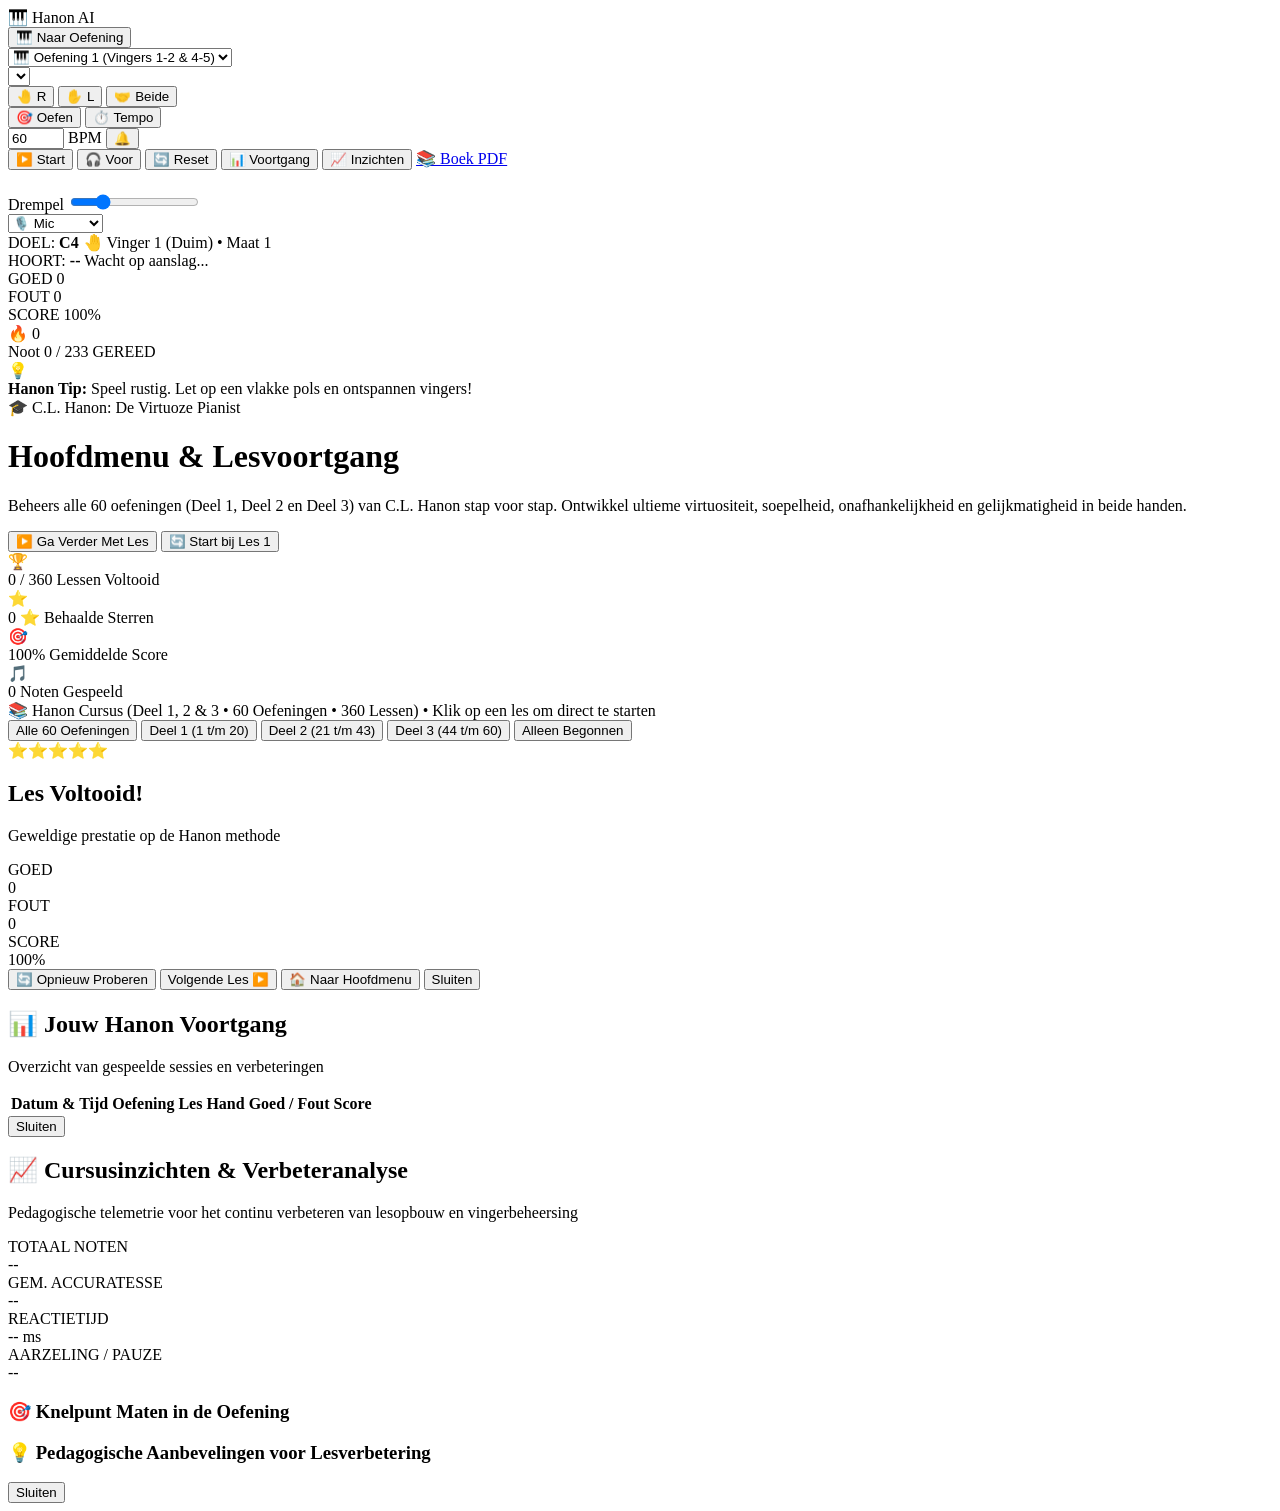
==== static/index.html @ 1698334b "feat(piano): default to two hands mode and add dynamic hand zone brackets and markers on keyboard" ====
<!DOCTYPE html>
<html lang="nl">
<head>
  <meta charset="UTF-8">
  <meta name="viewport" content="width=device-width, initial-scale=1.0">
  <title>Hanon Piano Tutor - De Virtuoze Pianist</title>

  <!-- Google tag (gtag.js) -->
  <script async src="https://www.googletagmanager.com/gtag/js?id=G-ERTNVSN444"></script>
  <script>
    window.dataLayer = window.dataLayer || [];
    function gtag(){dataLayer.push(arguments);}
    gtag('js', new Date());

    gtag('config', 'G-ERTNVSN444');
  </script>

  <link rel="stylesheet" href="./static/styles.css">
  <link rel="icon" href="data:image/svg+xml,<svg xmlns='http://www.w3.org/2000/svg' viewBox='0 0 100 100'><text y='.9em' font-size='90'>🎹</text></svg>">
</head>
<body class="in-menu-view">

  <!-- Sleek Ultra-Compact Top Header & Controls -->
  <header class="app-header">
    <!-- Top Row: Brand, Exercise & Lesson pickers, Hand & Mode buttons, Tempo, Actions, Mic Monitor -->
    <div class="header-row-primary">
      <div class="brand">
        <span class="brand-icon">🎹</span>
        <span class="brand-title">Hanon AI</span>
      </div>

      <!-- Main Menu toggle button -->
      <button id="btn-toggle-menu" class="btn btn-sm btn-menu" title="Schakel tussen het hoofdmenu en de oefenruimte">
        <span id="toggle-menu-icon">🎹</span>
        <span id="toggle-menu-text">Naar Oefening</span>
      </button>

      <!-- Exercise select -->
      <div class="control-unit">
        <select id="exercise-select" class="select-micro" title="Kies oefening">
          <option value="ex1" selected>🎹 Oefening 1 (Vingers 1-2 &amp; 4-5)</option>
          <option value="ex2">🎹 Oefening 2 (Vingers 3-4)</option>
        </select>
      </div>

      <!-- Lesson select -->
      <div class="control-unit">
        <select id="lesson-select" class="select-micro" title="Kies les">
          <!-- Dynamically populated -->
        </select>
      </div>

      <!-- Hand selector (Standaard: Twee Handen) -->
      <div class="control-unit">
        <div class="btn-group-micro" id="hand-btn-group">
          <button type="button" data-hand="rh" title="Alleen Rechterhand (Vioolsleutel)">🤚 R</button>
          <button type="button" data-hand="lh" title="Alleen Linkerhand (Bassleutel)">✋ L</button>
          <button type="button" class="active" data-hand="both" title="Beide Handen (Parallel / Tweehandig)">🤝 Beide</button>
        </div>
      </div>

      <!-- Mode selector -->
      <div class="control-unit">
        <div class="btn-group-micro" id="mode-btn-group">
          <button type="button" class="active" data-mode="wait" title="Wacht rustig tot je de juiste noot aanslaat">🎯 Oefen</button>
          <button type="button" data-mode="tempo" title="Metronoom tikt mee en meet timing">⏱️ Tempo</button>
        </div>
      </div>

      <!-- Tempo / BPM -->
      <div class="control-unit tempo-unit">
        <input type="number" id="bpm-input" min="40" max="140" value="60" class="input-bpm-micro" title="Tempo in BPM">
        <span class="unit-text">BPM</span>
        <button id="btn-metronome" class="btn-icon-micro" title="Metronoom klik aan/uit">
          <span id="metro-icon">🔔</span>
        </button>
      </div>

      <div class="header-actions">
        <button id="btn-start" class="btn btn-sm btn-primary" title="Start of pauzeer de les">
          <span id="start-btn-icon">▶️</span>
          <span id="start-btn-text">Start</span>
        </button>

        <button id="btn-demo" class="btn btn-sm btn-outline" title="Laat de computer de geselecteerde maten voorspelen">
          <span>🎧 Voor</span>
        </button>

        <button id="btn-reset" class="btn btn-sm btn-secondary" title="Begin opnieuw vanaf de eerste noot">
          <span>🔄 Reset</span>
        </button>

        <button id="btn-history" class="btn btn-sm btn-outline" title="Bekijk eerdere resultaten en vooruitgang">
          <span>📊 Voortgang</span>
        </button>

        <button id="btn-insights" class="btn btn-sm btn-outline" title="Bekijk cursusverbeteringsstatistieken en knelpunten">
          <span>📈 Inzichten</span>
        </button>

        <a href="./IMSLP91547-PMLP03129-Hanon_Final.pdf" data-pdf="hanon-full" target="_blank" class="btn btn-sm btn-outline btn-pdf" title="Open het volledige originele Hanon boek (116 pagina's)">
          <span>📚 Boek PDF</span>
        </a>
      </div>

      <div class="mic-monitor-compact">
        <div class="mic-canvas-wrapper" title="Real-time microfoongolf">
          <canvas id="wave-canvas" width="60" height="18"></canvas>
        </div>
        <div class="mic-sens-inline" title="Ruisdrempel">
          <label for="mic-sensitivity" class="control-label-micro">Drempel</label>
          <input type="range" id="mic-sensitivity" min="1" max="50" value="12">
        </div>
        <select id="audio-source-select" class="select-micro" title="Selecteer invoerbron">
          <option value="browser-mic" selected>🎙️ Mic</option>
          <option value="python-mic">🐍 Systeem</option>
          <option value="web-midi">🎹 MIDI</option>
          <option value="virtual">💻 Scherm</option>
        </select>
      </div>
    </div>

    <!-- Secondary Row: Ultra-Compact Horizontal Score HUD & Integrated Coach Tip -->
    <div class="score-hud-compact">
      <!-- Target note badge -->
      <div class="hud-strip-item hud-target" id="hud-target-card" title="De te spelen noot">
        <span class="hud-micro-label">DOEL:</span>
        <span class="hud-target-note" id="hud-target-note">
          <strong id="target-note-name">C4</strong>
          <span id="target-hand-icon">🤚</span>
        </span>
        <span class="hud-target-desc" id="target-finger-desc">Vinger 1 (Duim) • Maat 1</span>
      </div>

      <!-- Live Heard Pitch badge -->
      <div class="hud-strip-item hud-live" id="hud-live-card" title="Wat de microfoon op dit moment hoort">
        <span class="hud-micro-label">HOORT:</span>
        <span class="hud-live-note" id="hud-live-note">
          <strong id="live-note-name">--</strong>
          <span id="live-hz" class="hud-hz"></span>
        </span>
        <span class="hud-cents-desc" id="live-cents-desc">Wacht op aanslag...</span>
      </div>

      <!-- Score counters -->
      <div class="hud-strip-item hud-stats">
        <div class="stat-pill text-green" title="Aantal juiste aanslagen">
          <span class="stat-label">GOED</span>
          <span class="stat-num" id="stat-correct">0</span>
        </div>
        <div class="stat-pill text-red" title="Aantal foutieve aanslagen">
          <span class="stat-label">FOUT</span>
          <span class="stat-num" id="stat-wrong">0</span>
        </div>
        <div class="stat-pill text-gold" title="Nauwkeurigheid">
          <span class="stat-label">SCORE</span>
          <span class="stat-num" id="stat-accuracy">100%</span>
        </div>
        <div class="stat-pill text-cyan" title="Reeks">
          <span class="stat-num" id="stat-streak">🔥 0</span>
        </div>
      </div>

      <!-- Progress -->
      <div class="hud-strip-item hud-progress">
        <div class="progress-info">
          <span id="stat-progress">Noot 0 / 233</span>
          <span id="coach-state" class="coach-state-badge">GEREED</span>
        </div>
        <div class="progress-container-micro">
          <div class="progress-bar" id="lesson-progress-bar"></div>
        </div>
      </div>

      <!-- Integrated Sleek Coach Ticker -->
      <div class="coach-ticker" id="coach-banner">
        <span class="ticker-icon">💡</span>
        <div class="ticker-msg" id="coach-message">
          <strong>Hanon Tip:</strong> Speel rustig. Let op een vlakke pols en ontspannen vingers!
        </div>
      </div>
    </div>
  </header>

  <!-- Main Menu View: Progress Dashboard & Lesson Navigator (Default View) -->
  <div id="view-main-menu" class="main-menu-view" style="display: block;">
    <div class="menu-container">
      <!-- Menu Hero Section -->
      <div class="menu-hero-card">
        <div class="menu-hero-content">
          <div class="menu-hero-header">
            <span class="menu-hero-badge">🎓 C.L. Hanon: De Virtuoze Pianist</span>
            <h1 class="menu-hero-title">Hoofdmenu &amp; Lesvoortgang</h1>
            <p class="menu-hero-subtitle">
              Beheers alle 60 oefeningen (Deel 1, Deel 2 en Deel 3) van C.L. Hanon stap voor stap. Ontwikkel ultieme virtuositeit, soepelheid, onafhankelijkheid en gelijkmatigheid in beide handen.
            </p>
          </div>
          <div class="menu-hero-actions">
            <button id="menu-btn-resume" class="btn btn-primary btn-lg" title="Ga direct verder met de huidige les">
              <span>▶️ Ga Verder Met Les</span>
            </button>
            <button id="menu-btn-restart-ex1" class="btn btn-outline" title="Start vanaf Oefening 1 Les 1">
              <span>🔄 Start bij Les 1</span>
            </button>
          </div>
        </div>

        <!-- Global Progress Stats Cockpit -->
        <div class="menu-stats-grid">
          <div class="menu-stat-card">
            <span class="menu-stat-icon">🏆</span>
            <div class="menu-stat-info">
              <span class="menu-stat-val" id="menu-stat-completed">0 / 360</span>
              <span class="menu-stat-lbl">Lessen Voltooid</span>
            </div>
            <div class="menu-stat-bar-track">
              <div class="menu-stat-bar-fill" id="menu-stat-completed-bar" style="width: 0%;"></div>
            </div>
          </div>

          <div class="menu-stat-card">
            <span class="menu-stat-icon">⭐️</span>
            <div class="menu-stat-info">
              <span class="menu-stat-val text-gold" id="menu-stat-stars">0 ⭐</span>
              <span class="menu-stat-lbl">Behaalde Sterren</span>
            </div>
          </div>

          <div class="menu-stat-card">
            <span class="menu-stat-icon">🎯</span>
            <div class="menu-stat-info">
              <span class="menu-stat-val text-green" id="menu-stat-accuracy">100%</span>
              <span class="menu-stat-lbl">Gemiddelde Score</span>
            </div>
          </div>

          <div class="menu-stat-card">
            <span class="menu-stat-icon">🎵</span>
            <div class="menu-stat-info">
              <span class="menu-stat-val text-cyan" id="menu-stat-notes">0</span>
              <span class="menu-stat-lbl">Noten Gespeeld</span>
            </div>
          </div>
        </div>
      </div>

      <!-- Filter & Search Toolbar -->
      <div class="menu-toolbar">
        <div class="menu-toolbar-left">
          <span class="menu-section-title">📚 Hanon Cursus (Deel 1, 2 &amp; 3 • 60 Oefeningen • 360 Lessen)</span>
          <span class="menu-section-desc">• Klik op een les om direct te starten</span>
        </div>
        <div class="btn-group-micro" id="menu-filter-group">
          <button type="button" class="active" data-filter="all">Alle 60 Oefeningen</button>
          <button type="button" data-filter="part1">Deel 1 (1 t/m 20)</button>
          <button type="button" data-filter="part2">Deel 2 (21 t/m 43)</button>
          <button type="button" data-filter="part3">Deel 3 (44 t/m 60)</button>
          <button type="button" data-filter="started">Alleen Begonnen</button>
        </div>
      </div>

      <!-- Exercise Cards Grid -->
      <div class="menu-exercises-grid" id="menu-exercises-grid">
        <!-- Dynamically rendered 60 exercise cards with 6 lessons each (360 structured lessons) -->
      </div>
    </div>
  </div>

  <!-- Main Content Viewport: Preserved Max Vertical Space for Sheet, Piano, and Hands -->
  <main class="tutor-main" id="view-tutor" style="display: none;">
    <!-- Sheet Music Visualizer -->
    <section class="sheet-container">
      <div class="sheet-header">
        <div class="sheet-header-left">
          <span id="sheet-title">🎼 C. L. Hanon - The Virtuoso Pianist • Oefening N°1 in C</span>
          <a id="sheet-pdf-link" href="./Exercise%20N%C2%B01%20in%20C.pdf" target="_blank" class="badge badge-cyan" title="Open PDF van deze oefening">
            📄 Oefening PDF
          </a>
          <div class="sheet-view-toggle btn-group-micro" id="sheet-view-toggle">
            <button type="button" class="active" id="btn-view-vector" data-view="vector" title="Dynamische vector notenbalk (haarscherp, interactief)">
              🎼 Dynamische Notenbalk (Vector)
            </button>
            <button type="button" id="btn-view-pdf" data-view="pdf" title="Originele PDF scan">
              📄 PDF Scan
            </button>
          </div>
        </div>
        <span id="sheet-measure-indicator" class="measure-indicator">Maat 1 / 30</span>
      </div>
      <div class="sheet-scroll-area" id="sheet-scroll-area">
        <!-- Dynamic Vector Sheet Music SVG View (Default) -->
        <div class="sheet-vector-wrapper" id="sheet-vector-wrapper">
          <!-- Dynamically populated SVG score -->
        </div>
        <!-- Scanned Image View (Toggleable Fallback) -->
        <div class="sheet-wrapper" id="sheet-wrapper" style="display: none;">
          <img src="./static/sheet_ex1.png" alt="Hanon Sheet Music" class="sheet-img" id="sheet-image">
          <div class="measure-highlight" id="measure-highlight" style="display: none;"></div>
          <div class="note-cursor" id="note-cursor" style="display: none;"></div>
        </div>
      </div>
    </section>


    <!-- Full 88-Key Piano Keyboard Visualizer (A0 - C8) -->
    <section class="piano-keyboard-wrapper">
      <div class="keyboard-header">
        <div class="keyboard-header-left">
          <span class="keyboard-title">🎹 Volledig 88-Toetsen Klavier (A0 - C8)</span>
          <span class="keyboard-subinfo">• Centrale C = C4</span>
        </div>
        <span id="keyboard-legend" class="keyboard-legend">
          <span class="legend-pill pill-lh">✋ Linkerhand (Cyaan)</span>
          <span class="legend-pill pill-rh">🤚 Rechterhand (Amber)</span>
          <span class="legend-pill pill-target">🟡 Actieve Toets</span>
        </span>
      </div>

      <div class="piano-container" id="piano-container">
        <div class="piano-keys piano-88-keys" id="piano-keys">
          <!-- Dynamically populated 88 keys: 52 white, 36 black -->
        </div>
      </div>

      <!-- Real-Time Hand Positioning Bar (Aligned directly below the keyboard keys) -->
      <div class="piano-hand-guide-bar" id="piano-hand-guide-bar">
        <div class="hand-guide-card hand-guide-lh">
          <div class="hand-guide-card-header">
            <span class="hand-guide-badge badge-lh">✋ LINKERHAND</span>
            <span class="hand-guide-pos" id="lh-position-text">Positie: C2 t/m A2</span>
          </div>
          <div class="hand-guide-fingers" id="lh-fingers-container">
            <!-- 5 fingers (5, 4, 3, 2, 1) with note labels -->
          </div>
        </div>

        <div class="hand-guide-center">
          <span class="hand-guide-span-badge">↔️ 1 OCTAAF SPREIDING</span>
          <span class="hand-guide-posture-hint" id="hand-posture-hint">Vlakke polsen • Vingers gewelfd als hamertjes</span>
        </div>

        <div class="hand-guide-card hand-guide-rh">
          <div class="hand-guide-card-header">
            <span class="hand-guide-badge badge-rh">🤚 RECHTERHAND</span>
            <span class="hand-guide-pos" id="rh-position-text">Positie: C3 t/m A3</span>
          </div>
          <div class="hand-guide-fingers" id="rh-fingers-container">
            <!-- 5 fingers (1, 2, 3, 4, 5) with note labels -->
          </div>
        </div>
      </div>
    </section>

    <!-- Scrolling Hand Placement Guide (Positioned under the keyboard) -->
    <section class="hand-placement-wrapper" id="hand-placement-wrapper">
      <div class="hand-placement-header">
        <div class="hand-placement-title">
          <span>🖐️ Handpositie &amp; Vingerzetting per Maat</span>
          <span class="hand-placement-sub">• Scrolt mee met je spel — klik op een maat om erheen te springen</span>
        </div>
        <div class="hand-placement-status" id="active-measure-summary">
          Maat 1: RH [C3 - A3] (Vingers 1-2-3-4-5) | LH [C2 - A2] (Vingers 5-4-3-2-1)
        </div>
      </div>
      <div class="hand-placement-scroll" id="hand-placement-scroll">
        <div class="hand-placement-track" id="hand-placement-track">
          <!-- Dynamically populated measure hand guide cards -->
        </div>
      </div>
    </section>
  </main>

  <!-- Post-Lesson Score & Feedback Modal -->
  <div class="modal-backdrop" id="score-modal">
    <div class="modal-box">
      <div class="modal-stars" id="modal-stars">⭐️⭐️⭐️⭐️⭐️</div>
      <h2 class="modal-title" id="modal-title">Les Voltooid!</h2>
      <p class="modal-subtitle" id="modal-subtitle">
        Geweldige prestatie op de Hanon methode
      </p>

      <div class="modal-stats">
        <div class="modal-stat-card">
          <div class="modal-stat-label">GOED</div>
          <div class="modal-stat-val text-green" id="modal-stat-correct">0</div>
        </div>
        <div class="modal-stat-card">
          <div class="modal-stat-label">FOUT</div>
          <div class="modal-stat-val text-red" id="modal-stat-wrong">0</div>
        </div>
        <div class="modal-stat-card">
          <div class="modal-stat-label">SCORE</div>
          <div class="modal-stat-val text-gold" id="modal-stat-accuracy">100%</div>
        </div>
      </div>

      <div class="modal-feedback-list" id="modal-feedback-list">
        <!-- AI / algorithmic tips injected here -->
      </div>

      <div class="modal-actions">
        <button id="modal-btn-retry" class="btn btn-secondary">🔄 Opnieuw Proberen</button>
        <button id="modal-btn-next" class="btn btn-primary">Volgende Les ▶️</button>
        <button id="modal-btn-menu" class="btn btn-outline">🏠 Naar Hoofdmenu</button>
        <button id="modal-btn-close" class="btn btn-outline">Sluiten</button>
      </div>
    </div>
  </div>

  <!-- History Modal -->
  <div class="modal-backdrop" id="history-modal">
    <div class="modal-box modal-box-wide">
      <h2 class="modal-title">📊 Jouw Hanon Voortgang</h2>
      <p class="modal-subtitle">
        Overzicht van gespeelde sessies en verbeteringen
      </p>

      <div class="table-scroll-container">
        <table class="data-table">
          <thead>
            <tr>
              <th>Datum &amp; Tijd</th>
              <th>Oefening</th>
              <th>Les</th>
              <th>Hand</th>
              <th>Goed / Fout</th>
              <th>Score</th>
            </tr>
          </thead>
          <tbody id="history-table-body">
            <!-- Dynamically populated rows -->
          </tbody>
        </table>
      </div>

      <div class="modal-actions">
        <button id="history-btn-close" class="btn btn-primary">Sluiten</button>
      </div>
    </div>
  </div>

  <!-- Course Telemetry & Improvement Insights Modal -->
  <div class="modal-backdrop" id="insights-modal">
    <div class="modal-box modal-box-wide">
      <h2 class="modal-title">📈 Cursusinzichten &amp; Verbeteranalyse</h2>
      <p class="modal-subtitle">
        Pedagogische telemetrie voor het continu verbeteren van lesopbouw en vingerbeheersing
      </p>

      <div class="insights-summary-grid">
        <div class="insight-metric-card">
          <div class="metric-label">TOTAAL NOTEN</div>
          <div class="metric-val" id="ins-total-notes">--</div>
        </div>
        <div class="insight-metric-card">
          <div class="metric-label">GEM. ACCURATESSE</div>
          <div class="metric-val text-green" id="ins-avg-acc">--</div>
        </div>
        <div class="insight-metric-card">
          <div class="metric-label">REACTIETIJD</div>
          <div class="metric-val text-cyan" id="ins-avg-latency">-- ms</div>
        </div>
        <div class="insight-metric-card">
          <div class="metric-label">AARZELING / PAUZE</div>
          <div class="metric-val text-gold" id="ins-hesitation">--</div>
        </div>
      </div>

      <div class="insights-section">
        <h3 class="insights-section-title">🎯 Knelpunt Maten in de Oefening</h3>
        <div id="ins-bottlenecks-list" class="bottlenecks-list">
          <!-- Dynamically populated -->
        </div>
      </div>

      <div class="insights-section">
        <h3 class="insights-section-title">💡 Pedagogische Aanbevelingen voor Lesverbetering</h3>
        <div id="ins-recommendations-list" class="recommendations-list">
          <!-- Dynamically populated -->
        </div>
      </div>

      <div class="modal-actions">
        <button id="insights-btn-close" class="btn btn-primary">Sluiten</button>
      </div>
    </div>
  </div>

  <!-- Toast Notification Container -->
  <div class="app-toast-container" id="app-toast-container"></div>

  <script src="./static/sheet_renderer.js"></script>
  <script src="./static/app.js"></script>
</body>
</html>
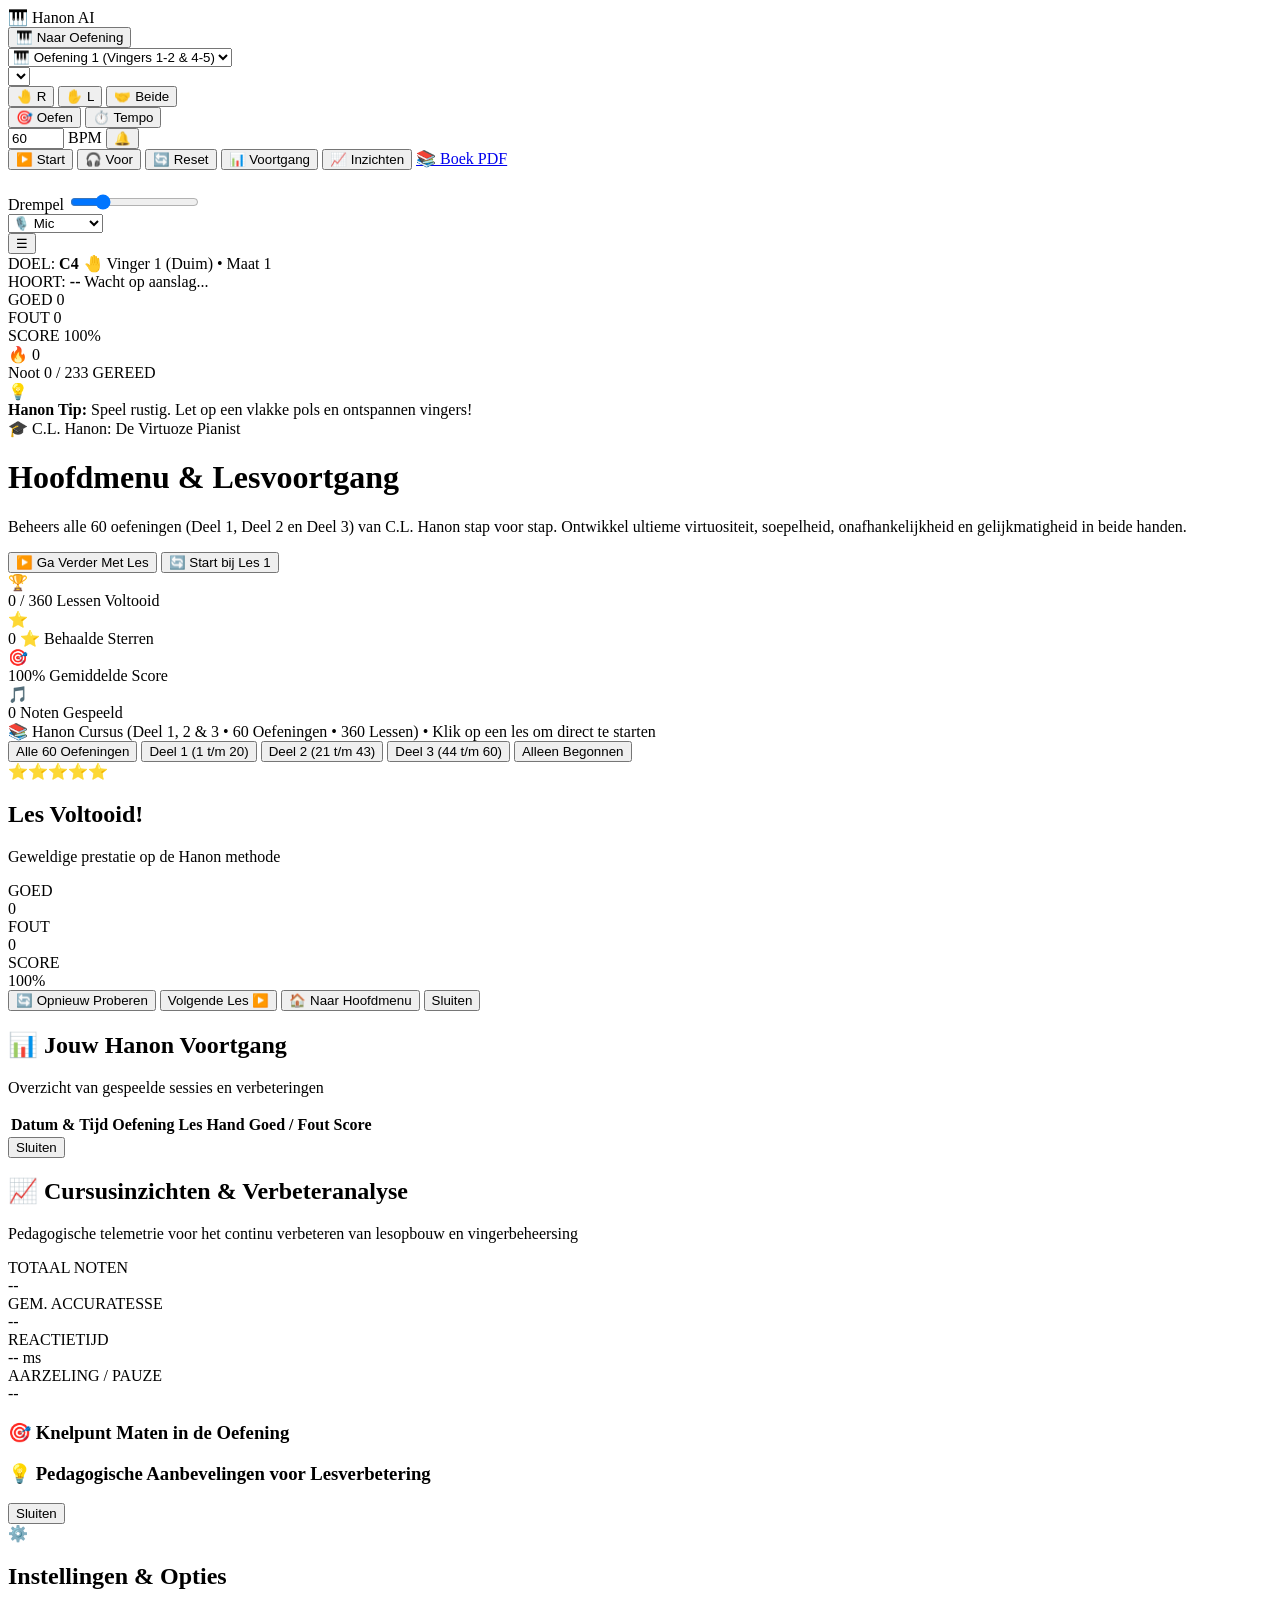
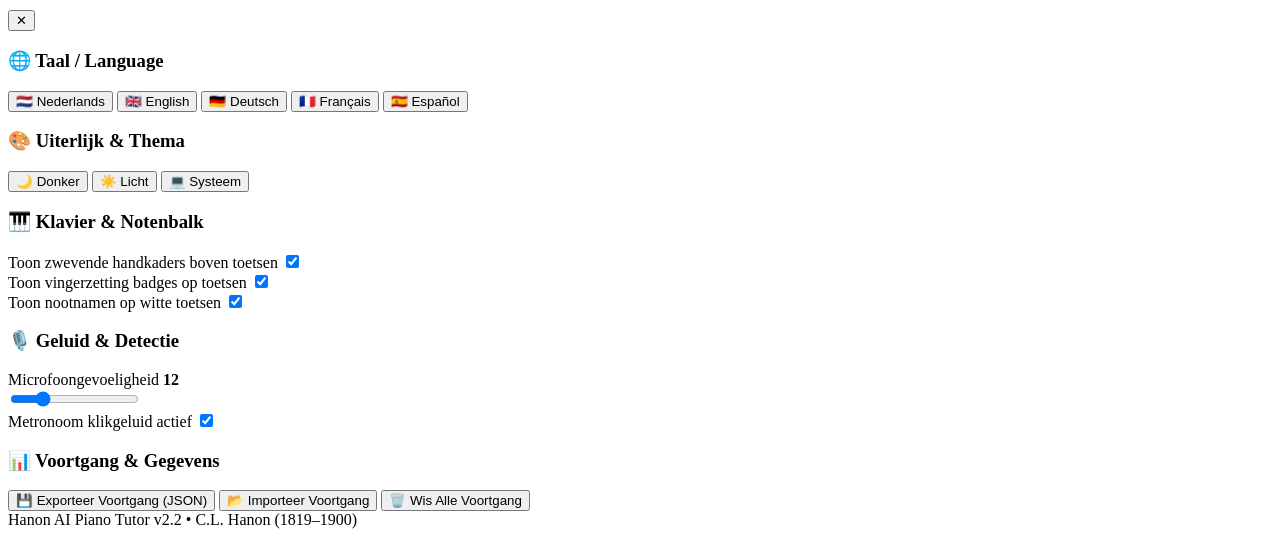
==== commit e4f9dc71: "feat(ui): add multi-language i18n, hamburger settings drawer, and elegant light mode theme" ====
--- a/static/index.html
+++ b/static/index.html
@@ -32,7 +32,7 @@
       <!-- Main Menu toggle button -->
       <button id="btn-toggle-menu" class="btn btn-sm btn-menu" title="Schakel tussen het hoofdmenu en de oefenruimte">
         <span id="toggle-menu-icon">🎹</span>
-        <span id="toggle-menu-text">Naar Oefening</span>
+        <span id="toggle-menu-text" data-i18n="btn_to_tutor">Naar Oefening</span>
       </button>
 
       <!-- Exercise select -->
@@ -53,17 +53,17 @@
       <!-- Hand selector (Standaard: Twee Handen) -->
       <div class="control-unit">
         <div class="btn-group-micro" id="hand-btn-group">
-          <button type="button" data-hand="rh" title="Alleen Rechterhand (Vioolsleutel)">🤚 R</button>
-          <button type="button" data-hand="lh" title="Alleen Linkerhand (Bassleutel)">✋ L</button>
-          <button type="button" class="active" data-hand="both" title="Beide Handen (Parallel / Tweehandig)">🤝 Beide</button>
+          <button type="button" data-hand="rh" data-i18n="hand_rh" title="Alleen Rechterhand (Vioolsleutel)">🤚 R</button>
+          <button type="button" data-hand="lh" data-i18n="hand_lh" title="Alleen Linkerhand (Bassleutel)">✋ L</button>
+          <button type="button" class="active" data-hand="both" data-i18n="hand_both" title="Beide Handen (Parallel / Tweehandig)">🤝 Beide</button>
         </div>
       </div>
 
       <!-- Mode selector -->
       <div class="control-unit">
         <div class="btn-group-micro" id="mode-btn-group">
-          <button type="button" class="active" data-mode="wait" title="Wacht rustig tot je de juiste noot aanslaat">🎯 Oefen</button>
-          <button type="button" data-mode="tempo" title="Metronoom tikt mee en meet timing">⏱️ Tempo</button>
+          <button type="button" class="active" data-mode="wait" data-i18n="mode_practice" title="Wacht rustig tot je de juiste noot aanslaat">🎯 Oefen</button>
+          <button type="button" data-mode="tempo" data-i18n="mode_tempo" title="Metronoom tikt mee en meet timing">⏱️ Tempo</button>
         </div>
       </div>
 
@@ -79,27 +79,27 @@
       <div class="header-actions">
         <button id="btn-start" class="btn btn-sm btn-primary" title="Start of pauzeer de les">
           <span id="start-btn-icon">▶️</span>
-          <span id="start-btn-text">Start</span>
+          <span id="start-btn-text" data-i18n="btn_start">Start</span>
         </button>
 
         <button id="btn-demo" class="btn btn-sm btn-outline" title="Laat de computer de geselecteerde maten voorspelen">
-          <span>🎧 Voor</span>
+          <span data-i18n="btn_demo">🎧 Voor</span>
         </button>
 
         <button id="btn-reset" class="btn btn-sm btn-secondary" title="Begin opnieuw vanaf de eerste noot">
-          <span>🔄 Reset</span>
+          <span data-i18n="btn_reset">🔄 Reset</span>
         </button>
 
         <button id="btn-history" class="btn btn-sm btn-outline" title="Bekijk eerdere resultaten en vooruitgang">
-          <span>📊 Voortgang</span>
+          <span data-i18n="btn_history">📊 Voortgang</span>
         </button>
 
         <button id="btn-insights" class="btn btn-sm btn-outline" title="Bekijk cursusverbeteringsstatistieken en knelpunten">
-          <span>📈 Inzichten</span>
+          <span data-i18n="btn_insights">📈 Inzichten</span>
         </button>
 
         <a href="./IMSLP91547-PMLP03129-Hanon_Final.pdf" data-pdf="hanon-full" target="_blank" class="btn btn-sm btn-outline btn-pdf" title="Open het volledige originele Hanon boek (116 pagina's)">
-          <span>📚 Boek PDF</span>
+          <span data-i18n="btn_pdf">📚 Boek PDF</span>
         </a>
       </div>
 
@@ -118,13 +118,18 @@
           <option value="virtual">💻 Scherm</option>
         </select>
       </div>
+
+      <!-- Hamburger Settings Menu Button (Always visible) -->
+      <button id="btn-hamburger" class="btn btn-sm btn-hamburger" title="Instellingen &amp; Opties" aria-label="Settings">
+        <span class="hamburger-icon">☰</span>
+      </button>
     </div>
 
     <!-- Secondary Row: Ultra-Compact Horizontal Score HUD & Integrated Coach Tip -->
     <div class="score-hud-compact">
       <!-- Target note badge -->
       <div class="hud-strip-item hud-target" id="hud-target-card" title="De te spelen noot">
-        <span class="hud-micro-label">DOEL:</span>
+        <span class="hud-micro-label" data-i18n="target_label">DOEL:</span>
         <span class="hud-target-note" id="hud-target-note">
           <strong id="target-note-name">C4</strong>
           <span id="target-hand-icon">🤚</span>
@@ -134,26 +139,26 @@
 
       <!-- Live Heard Pitch badge -->
       <div class="hud-strip-item hud-live" id="hud-live-card" title="Wat de microfoon op dit moment hoort">
-        <span class="hud-micro-label">HOORT:</span>
+        <span class="hud-micro-label" data-i18n="heard_label">HOORT:</span>
         <span class="hud-live-note" id="hud-live-note">
           <strong id="live-note-name">--</strong>
           <span id="live-hz" class="hud-hz"></span>
         </span>
-        <span class="hud-cents-desc" id="live-cents-desc">Wacht op aanslag...</span>
+        <span class="hud-cents-desc" id="live-cents-desc" data-i18n="waiting_strike">Wacht op aanslag...</span>
       </div>
 
       <!-- Score counters -->
       <div class="hud-strip-item hud-stats">
         <div class="stat-pill text-green" title="Aantal juiste aanslagen">
-          <span class="stat-label">GOED</span>
+          <span class="stat-label" data-i18n="stat_correct">GOED</span>
           <span class="stat-num" id="stat-correct">0</span>
         </div>
         <div class="stat-pill text-red" title="Aantal foutieve aanslagen">
-          <span class="stat-label">FOUT</span>
+          <span class="stat-label" data-i18n="stat_wrong">FOUT</span>
           <span class="stat-num" id="stat-wrong">0</span>
         </div>
         <div class="stat-pill text-gold" title="Nauwkeurigheid">
-          <span class="stat-label">SCORE</span>
+          <span class="stat-label" data-i18n="stat_score">SCORE</span>
           <span class="stat-num" id="stat-accuracy">100%</span>
         </div>
         <div class="stat-pill text-cyan" title="Reeks">
@@ -165,7 +170,7 @@
       <div class="hud-strip-item hud-progress">
         <div class="progress-info">
           <span id="stat-progress">Noot 0 / 233</span>
-          <span id="coach-state" class="coach-state-badge">GEREED</span>
+          <span id="coach-state" class="coach-state-badge" data-i18n="state_ready">GEREED</span>
         </div>
         <div class="progress-container-micro">
           <div class="progress-bar" id="lesson-progress-bar"></div>
@@ -189,18 +194,18 @@
       <div class="menu-hero-card">
         <div class="menu-hero-content">
           <div class="menu-hero-header">
-            <span class="menu-hero-badge">🎓 C.L. Hanon: De Virtuoze Pianist</span>
-            <h1 class="menu-hero-title">Hoofdmenu &amp; Lesvoortgang</h1>
-            <p class="menu-hero-subtitle">
+            <span class="menu-hero-badge" data-i18n="hero_badge">🎓 C.L. Hanon: De Virtuoze Pianist</span>
+            <h1 class="menu-hero-title" data-i18n="hero_title">Hoofdmenu &amp; Lesvoortgang</h1>
+            <p class="menu-hero-subtitle" data-i18n="hero_subtitle">
               Beheers alle 60 oefeningen (Deel 1, Deel 2 en Deel 3) van C.L. Hanon stap voor stap. Ontwikkel ultieme virtuositeit, soepelheid, onafhankelijkheid en gelijkmatigheid in beide handen.
             </p>
           </div>
           <div class="menu-hero-actions">
             <button id="menu-btn-resume" class="btn btn-primary btn-lg" title="Ga direct verder met de huidige les">
-              <span>▶️ Ga Verder Met Les</span>
+              <span data-i18n="btn_resume_lesson">▶️ Ga Verder Met Les</span>
             </button>
             <button id="menu-btn-restart-ex1" class="btn btn-outline" title="Start vanaf Oefening 1 Les 1">
-              <span>🔄 Start bij Les 1</span>
+              <span data-i18n="btn_start_les1">🔄 Start bij Les 1</span>
             </button>
           </div>
         </div>
@@ -211,7 +216,7 @@
             <span class="menu-stat-icon">🏆</span>
             <div class="menu-stat-info">
               <span class="menu-stat-val" id="menu-stat-completed">0 / 360</span>
-              <span class="menu-stat-lbl">Lessen Voltooid</span>
+              <span class="menu-stat-lbl" data-i18n="stat_lessons_done">Lessen Voltooid</span>
             </div>
             <div class="menu-stat-bar-track">
               <div class="menu-stat-bar-fill" id="menu-stat-completed-bar" style="width: 0%;"></div>
@@ -222,7 +227,7 @@
             <span class="menu-stat-icon">⭐️</span>
             <div class="menu-stat-info">
               <span class="menu-stat-val text-gold" id="menu-stat-stars">0 ⭐</span>
-              <span class="menu-stat-lbl">Behaalde Sterren</span>
+              <span class="menu-stat-lbl" data-i18n="stat_stars_won">Behaalde Sterren</span>
             </div>
           </div>
 
@@ -230,7 +235,7 @@
             <span class="menu-stat-icon">🎯</span>
             <div class="menu-stat-info">
               <span class="menu-stat-val text-green" id="menu-stat-accuracy">100%</span>
-              <span class="menu-stat-lbl">Gemiddelde Score</span>
+              <span class="menu-stat-lbl" data-i18n="stat_avg_accuracy">Gemiddelde Score</span>
             </div>
           </div>
 
@@ -238,7 +243,7 @@
             <span class="menu-stat-icon">🎵</span>
             <div class="menu-stat-info">
               <span class="menu-stat-val text-cyan" id="menu-stat-notes">0</span>
-              <span class="menu-stat-lbl">Noten Gespeeld</span>
+              <span class="menu-stat-lbl" data-i18n="stat_notes_played">Noten Gespeeld</span>
             </div>
           </div>
         </div>
@@ -247,15 +252,15 @@
       <!-- Filter & Search Toolbar -->
       <div class="menu-toolbar">
         <div class="menu-toolbar-left">
-          <span class="menu-section-title">📚 Hanon Cursus (Deel 1, 2 &amp; 3 • 60 Oefeningen • 360 Lessen)</span>
-          <span class="menu-section-desc">• Klik op een les om direct te starten</span>
+          <span class="menu-section-title" data-i18n="menu_section_title">📚 Hanon Cursus (Deel 1, 2 &amp; 3 • 60 Oefeningen • 360 Lessen)</span>
+          <span class="menu-section-desc" data-i18n="menu_section_desc">• Klik op een les om direct te starten</span>
         </div>
         <div class="btn-group-micro" id="menu-filter-group">
-          <button type="button" class="active" data-filter="all">Alle 60 Oefeningen</button>
-          <button type="button" data-filter="part1">Deel 1 (1 t/m 20)</button>
-          <button type="button" data-filter="part2">Deel 2 (21 t/m 43)</button>
-          <button type="button" data-filter="part3">Deel 3 (44 t/m 60)</button>
-          <button type="button" data-filter="started">Alleen Begonnen</button>
+          <button type="button" class="active" data-filter="all" data-i18n="filter_all">Alle 60 Oefeningen</button>
+          <button type="button" data-filter="part1" data-i18n="filter_part1">Deel 1 (1 t/m 20)</button>
+          <button type="button" data-filter="part2" data-i18n="filter_part2">Deel 2 (21 t/m 43)</button>
+          <button type="button" data-filter="part3" data-i18n="filter_part3">Deel 3 (44 t/m 60)</button>
+          <button type="button" data-filter="started" data-i18n="filter_started">Alleen Begonnen</button>
         </div>
       </div>
 
@@ -489,6 +494,104 @@
   <!-- Toast Notification Container -->
   <div class="app-toast-container" id="app-toast-container"></div>
 
+  <!-- Modern Settings Slide-Out Drawer & Backdrop Overlay -->
+  <div id="settings-overlay" class="drawer-overlay" style="display: none;"></div>
+
+  <aside id="settings-drawer" class="settings-drawer" aria-hidden="true">
+    <div class="drawer-header">
+      <div class="drawer-title-group">
+        <span class="drawer-icon">⚙️</span>
+        <h2 class="drawer-title" data-i18n="settings_title">Instellingen &amp; Opties</h2>
+      </div>
+      <button id="btn-close-settings" class="btn-drawer-close" title="Sluiten" aria-label="Close">✕</button>
+    </div>
+
+    <div class="drawer-content">
+      <!-- Section: Language Selector -->
+      <div class="drawer-section">
+        <h3 class="section-label" data-i18n="section_lang">🌐 Taal / Language</h3>
+        <div class="lang-grid" id="lang-picker-group">
+          <button type="button" class="lang-btn active" data-lang="nl">🇳🇱 Nederlands</button>
+          <button type="button" class="lang-btn" data-lang="en">🇬🇧 English</button>
+          <button type="button" class="lang-btn" data-lang="de">🇩🇪 Deutsch</button>
+          <button type="button" class="lang-btn" data-lang="fr">🇫🇷 Français</button>
+          <button type="button" class="lang-btn" data-lang="es">🇪🇸 Español</button>
+        </div>
+      </div>
+
+      <!-- Section: Theme & Appearance -->
+      <div class="drawer-section">
+        <h3 class="section-label" data-i18n="section_theme">🎨 Uiterlijk &amp; Thema</h3>
+        <div class="theme-picker-group" id="theme-picker-group">
+          <button type="button" class="theme-btn active" data-theme="dark">
+            <span data-i18n="theme_dark">🌙 Donker</span>
+          </button>
+          <button type="button" class="theme-btn" data-theme="light">
+            <span data-i18n="theme_light">☀️ Licht</span>
+          </button>
+          <button type="button" class="theme-btn" data-theme="auto">
+            <span data-i18n="theme_auto">💻 Systeem</span>
+          </button>
+        </div>
+      </div>
+
+      <!-- Section: Keyboard & Sheet Options -->
+      <div class="drawer-section">
+        <h3 class="section-label" data-i18n="section_keyboard">🎹 Klavier &amp; Notenbalk</h3>
+        <div class="drawer-toggle-row">
+          <label for="toggle-opt-brackets" data-i18n="opt_brackets">Toon zwevende handkaders boven toetsen</label>
+          <input type="checkbox" id="toggle-opt-brackets" class="switch-input" checked>
+        </div>
+        <div class="drawer-toggle-row">
+          <label for="toggle-opt-badges" data-i18n="opt_finger_badges">Toon vingerzetting badges op toetsen</label>
+          <input type="checkbox" id="toggle-opt-badges" class="switch-input" checked>
+        </div>
+        <div class="drawer-toggle-row">
+          <label for="toggle-opt-labels" data-i18n="opt_note_labels">Toon nootnamen op witte toetsen</label>
+          <input type="checkbox" id="toggle-opt-labels" class="switch-input" checked>
+        </div>
+      </div>
+
+      <!-- Section: Audio & Detection -->
+      <div class="drawer-section">
+        <h3 class="section-label" data-i18n="section_audio">🎙️ Geluid &amp; Detectie</h3>
+        <div class="drawer-slider-row">
+          <div class="slider-label-group">
+            <span data-i18n="opt_sensitivity">Microfoongevoeligheid</span>
+            <strong id="drawer-sens-val">12</strong>
+          </div>
+          <input type="range" id="drawer-sens-slider" min="1" max="50" value="12" class="drawer-slider">
+        </div>
+        <div class="drawer-toggle-row">
+          <label for="toggle-opt-metro-sound" data-i18n="opt_metronome_sound">Metronoom klikgeluid actief</label>
+          <input type="checkbox" id="toggle-opt-metro-sound" class="switch-input" checked>
+        </div>
+      </div>
+
+      <!-- Section: Data & Progress Management -->
+      <div class="drawer-section">
+        <h3 class="section-label" data-i18n="section_data">📊 Voortgang &amp; Gegevens</h3>
+        <div class="drawer-buttons-stack">
+          <button type="button" id="btn-export-progress" class="btn btn-outline btn-block" data-i18n="btn_export_data">
+            💾 Exporteer Voortgang (JSON)
+          </button>
+          <button type="button" id="btn-import-trigger" class="btn btn-outline btn-block" data-i18n="btn_import_data">
+            📂 Importeer Voortgang
+          </button>
+          <input type="file" id="import-file-input" accept=".json" style="display: none;">
+          <button type="button" id="btn-reset-all-progress" class="btn btn-danger-outline btn-block" data-i18n="btn_reset_data">
+            🗑️ Wis Alle Voortgang
+          </button>
+        </div>
+      </div>
+    </div>
+
+    <div class="drawer-footer">
+      <span>Hanon AI Piano Tutor v2.2 • C.L. Hanon (1819–1900)</span>
+    </div>
+  </aside>
+
+  <script src="./static/i18n.js"></script>
   <script src="./static/sheet_renderer.js"></script>
   <script src="./static/app.js"></script>
 </body>
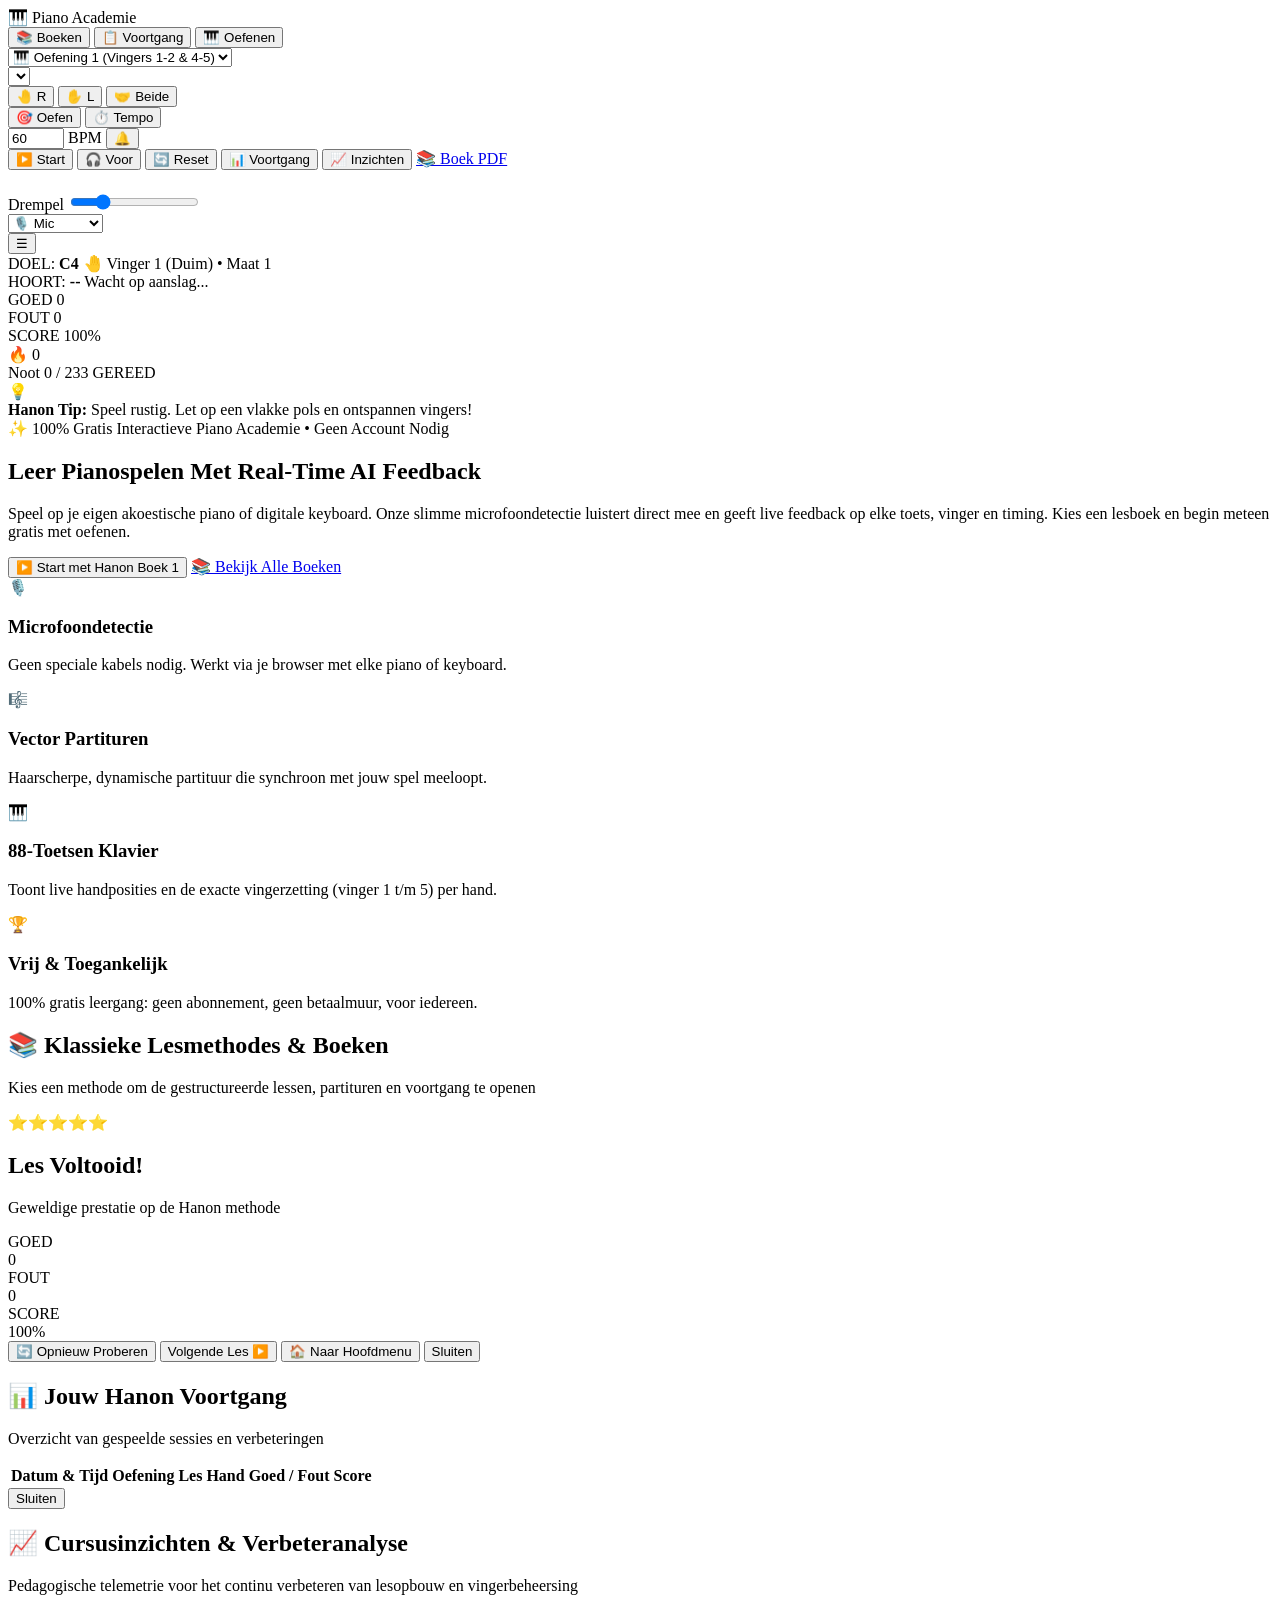
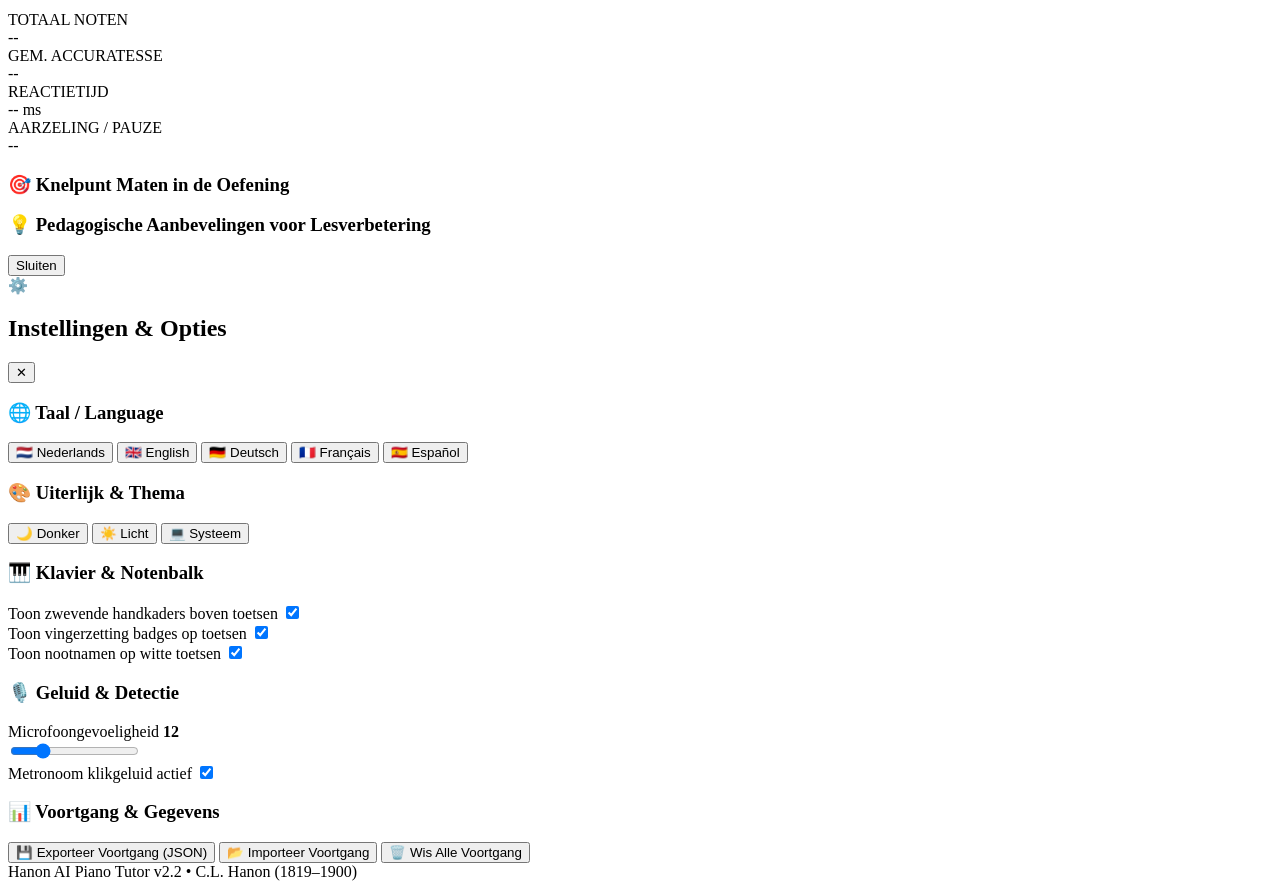
==== commit 94de78ce: "Add Books Hub landing view, split Hanon into 3 parts, and integrate Czerny & Bach method books" ====
--- a/static/index.html
+++ b/static/index.html
@@ -24,16 +24,26 @@
   <header class="app-header">
     <!-- Top Row: Brand, Exercise & Lesson pickers, Hand & Mode buttons, Tempo, Actions, Mic Monitor -->
     <div class="header-row-primary">
-      <div class="brand">
+      <div class="brand" id="brand-home-link" title="Naar Boeken Bibliotheek" style="cursor: pointer;">
         <span class="brand-icon">🎹</span>
-        <span class="brand-title">Hanon AI</span>
-      </div>
-
-      <!-- Main Menu toggle button -->
-      <button id="btn-toggle-menu" class="btn btn-sm btn-menu" title="Schakel tussen het hoofdmenu en de oefenruimte">
-        <span id="toggle-menu-icon">🎹</span>
-        <span id="toggle-menu-text" data-i18n="btn_to_tutor">Naar Oefening</span>
-      </button>
+        <span class="brand-title" data-i18n="brand_title">Piano Academie</span>
+      </div>
+
+      <!-- Quick View Navigation: Books Hub, Progress, Tutor -->
+      <div class="header-nav-views btn-group-micro" id="header-nav-views">
+        <button type="button" id="btn-nav-hub" class="active" title="Boeken Bibliotheek &amp; Overzicht">
+          <span data-i18n="btn_nav_books">📚 Boeken</span>
+        </button>
+        <button type="button" id="btn-nav-menu" title="Lesvoortgang van huidig boek">
+          <span data-i18n="btn_nav_progress">📋 Voortgang</span>
+        </button>
+        <button type="button" id="btn-nav-tutor" title="Interactieve Partituur &amp; Klavier">
+          <span data-i18n="btn_nav_practice">🎹 Oefenen</span>
+        </button>
+      </div>
+
+      <!-- Legacy toggle button alias kept for compatibility -->
+      <button id="btn-toggle-menu" style="display: none;"></button>
 
       <!-- Exercise select -->
       <div class="control-unit">
@@ -108,7 +118,7 @@
           <canvas id="wave-canvas" width="60" height="18"></canvas>
         </div>
         <div class="mic-sens-inline" title="Ruisdrempel">
-          <label for="mic-sensitivity" class="control-label-micro">Drempel</label>
+          <label for="mic-sensitivity" class="control-label-micro" data-i18n="threshold">Drempel</label>
           <input type="range" id="mic-sensitivity" min="1" max="50" value="12">
         </div>
         <select id="audio-source-select" class="select-micro" title="Selecteer invoerbron">
@@ -187,16 +197,103 @@
     </div>
   </header>
 
-  <!-- Main Menu View: Progress Dashboard & Lesson Navigator (Default View) -->
-  <div id="view-main-menu" class="main-menu-view" style="display: block;">
+  <!-- TIER 1: Academy Home / Boeken Hub (Wervende Index Pagina) -->
+  <div id="view-books-hub" class="books-hub-view" style="display: block;">
+    <div class="hub-container">
+      
+      <!-- Wervende Hero Sectie -->
+      <section class="hub-hero-card">
+        <div class="hub-hero-content">
+          <div class="hub-hero-badge">
+            <span class="hub-badge-sparkle">✨</span>
+            <span data-i18n="hub_hero_badge">100% Gratis Interactieve Piano Academie • Geen Account Nodig</span>
+          </div>
+          <h1 class="hub-hero-title" data-i18n="hub_hero_title">Leer Pianospelen Met Real-Time AI Feedback</h1>
+          <p class="hub-hero-subtitle" data-i18n="hub_hero_subtitle">
+            Speel op je eigen akoestische piano of digitale keyboard. Onze slimme microfoondetectie luistert direct mee en geeft live feedback op elke toets, vinger en timing. Kies een lesboek en begin meteen gratis met oefenen.
+          </p>
+          <div class="hub-hero-actions">
+            <button type="button" id="hub-btn-start-primary" class="btn btn-primary btn-lg">
+              <span data-i18n="hub_btn_start_hanon1">▶️ Start met Hanon Boek 1</span>
+            </button>
+            <a href="#books-catalog-section" class="btn btn-outline btn-lg" id="hub-btn-scroll-books">
+              <span data-i18n="hub_btn_explore_books">📚 Bekijk Alle Boeken</span>
+            </a>
+          </div>
+        </div>
+      </section>
+
+      <!-- 4 Visuele Feature Pilaren / Voordelen -->
+      <section class="hub-features-grid">
+        <div class="hub-feature-card">
+          <div class="hub-feature-icon-wrap">🎙️</div>
+          <div class="hub-feature-text">
+            <h3 class="hub-feature-title" data-i18n="hub_feature_mic_title">Microfoondetectie</h3>
+            <p class="hub-feature-desc" data-i18n="hub_feature_mic_desc">Geen speciale kabels nodig. Werkt via je browser met elke piano of keyboard.</p>
+          </div>
+        </div>
+        <div class="hub-feature-card">
+          <div class="hub-feature-icon-wrap">🎼</div>
+          <div class="hub-feature-text">
+            <h3 class="hub-feature-title" data-i18n="hub_feature_sheet_title">Vector Partituren</h3>
+            <p class="hub-feature-desc" data-i18n="hub_feature_sheet_desc">Haarscherpe, dynamische partituur die synchroon met jouw spel meeloopt.</p>
+          </div>
+        </div>
+        <div class="hub-feature-card">
+          <div class="hub-feature-icon-wrap">🎹</div>
+          <div class="hub-feature-text">
+            <h3 class="hub-feature-title" data-i18n="hub_feature_piano_title">88-Toetsen Klavier</h3>
+            <p class="hub-feature-desc" data-i18n="hub_feature_piano_desc">Toont live handposities en de exacte vingerzetting (vinger 1 t/m 5) per hand.</p>
+          </div>
+        </div>
+        <div class="hub-feature-card">
+          <div class="hub-feature-icon-wrap">🏆</div>
+          <div class="hub-feature-text">
+            <h3 class="hub-feature-title" data-i18n="hub_feature_free_title">Vrij &amp; Toegankelijk</h3>
+            <p class="hub-feature-desc" data-i18n="hub_feature_free_desc">100% gratis leergang: geen abonnement, geen betaalmuur, voor iedereen.</p>
+          </div>
+        </div>
+      </section>
+
+      <!-- Boeken Bibliotheek Sectie -->
+      <section class="hub-books-section" id="books-catalog-section">
+        <div class="hub-section-header">
+          <div>
+            <h2 class="hub-section-title" data-i18n="hub_section_title">📚 Klassieke Lesmethodes &amp; Boeken</h2>
+            <p class="hub-section-sub" data-i18n="hub_section_desc">Kies een methode om de gestructureerde lessen, partituren en voortgang te openen</p>
+          </div>
+        </div>
+
+        <div class="books-grid" id="books-catalog-grid">
+          <!-- Dynamically populated from BOOKS_CATALOG with live progress -->
+        </div>
+      </section>
+
+    </div>
+  </div>
+
+  <!-- TIER 2: Main Menu View: Progress Dashboard for Selected Book -->
+  <div id="view-main-menu" class="main-menu-view" style="display: none;">
     <div class="menu-container">
+      
+      <!-- Top Navigation Breadcrumb back to Books Hub -->
+      <div class="menu-breadcrumb-bar">
+        <button type="button" id="btn-back-to-books" class="btn btn-sm btn-outline">
+          <span data-i18n="btn_back_to_books">⬅️ Terug naar Alle Boeken</span>
+        </button>
+        <div class="menu-breadcrumb-current">
+          <span id="current-book-crumb-badge" class="badge badge-cyan">Hanon Boek 1</span>
+          <span id="current-book-crumb-title" class="crumb-title">Voorbereidende Oefeningen (1 t/m 20)</span>
+        </div>
+      </div>
+
       <!-- Menu Hero Section -->
       <div class="menu-hero-card">
         <div class="menu-hero-content">
           <div class="menu-hero-header">
-            <span class="menu-hero-badge" data-i18n="hero_badge">🎓 C.L. Hanon: De Virtuoze Pianist</span>
-            <h1 class="menu-hero-title" data-i18n="hero_title">Hoofdmenu &amp; Lesvoortgang</h1>
-            <p class="menu-hero-subtitle" data-i18n="hero_subtitle">
+            <span class="menu-hero-badge" id="menu-book-badge" data-i18n="hero_badge">🎓 C.L. Hanon: De Virtuoze Pianist</span>
+            <h1 class="menu-hero-title" id="menu-book-title" data-i18n="hero_title">Hoofdmenu &amp; Lesvoortgang</h1>
+            <p class="menu-hero-subtitle" id="menu-book-subtitle" data-i18n="hero_subtitle">
               Beheers alle 60 oefeningen (Deel 1, Deel 2 en Deel 3) van C.L. Hanon stap voor stap. Ontwikkel ultieme virtuositeit, soepelheid, onafhankelijkheid en gelijkmatigheid in beide handen.
             </p>
           </div>
@@ -204,9 +301,12 @@
             <button id="menu-btn-resume" class="btn btn-primary btn-lg" title="Ga direct verder met de huidige les">
               <span data-i18n="btn_resume_lesson">▶️ Ga Verder Met Les</span>
             </button>
-            <button id="menu-btn-restart-ex1" class="btn btn-outline" title="Start vanaf Oefening 1 Les 1">
-              <span data-i18n="btn_start_les1">🔄 Start bij Les 1</span>
+            <button id="menu-btn-restart-ex1" class="btn btn-outline" title="Start vanaf de eerste les van dit boek">
+              <span data-i18n="btn_start_les1">🔄 Start bij Eerste Les</span>
             </button>
+            <a id="menu-book-pdf-link" href="./IMSLP91547-PMLP03129-Hanon_Final.pdf" target="_blank" class="btn btn-outline">
+              <span data-i18n="btn_view_pdf">📄 Bekijk Boek PDF</span>
+            </a>
           </div>
         </div>
 
@@ -252,14 +352,11 @@
       <!-- Filter & Search Toolbar -->
       <div class="menu-toolbar">
         <div class="menu-toolbar-left">
-          <span class="menu-section-title" data-i18n="menu_section_title">📚 Hanon Cursus (Deel 1, 2 &amp; 3 • 60 Oefeningen • 360 Lessen)</span>
+          <span class="menu-section-title" id="book-section-title">📚 Oefeningen &amp; Lessen</span>
           <span class="menu-section-desc" data-i18n="menu_section_desc">• Klik op een les om direct te starten</span>
         </div>
         <div class="btn-group-micro" id="menu-filter-group">
-          <button type="button" class="active" data-filter="all" data-i18n="filter_all">Alle 60 Oefeningen</button>
-          <button type="button" data-filter="part1" data-i18n="filter_part1">Deel 1 (1 t/m 20)</button>
-          <button type="button" data-filter="part2" data-i18n="filter_part2">Deel 2 (21 t/m 43)</button>
-          <button type="button" data-filter="part3" data-i18n="filter_part3">Deel 3 (44 t/m 60)</button>
+          <button type="button" class="active" data-filter="all">Alle Oefeningen</button>
           <button type="button" data-filter="started" data-i18n="filter_started">Alleen Begonnen</button>
         </div>
       </div>
@@ -278,14 +375,14 @@
       <div class="sheet-header">
         <div class="sheet-header-left">
           <span id="sheet-title">🎼 C. L. Hanon - The Virtuoso Pianist • Oefening N°1 in C</span>
-          <a id="sheet-pdf-link" href="./Exercise%20N%C2%B01%20in%20C.pdf" target="_blank" class="badge badge-cyan" title="Open PDF van deze oefening">
+          <a id="sheet-pdf-link" href="./Exercise%20N%C2%B01%20in%20C.pdf" target="_blank" class="badge badge-cyan" title="Open PDF van deze oefening" data-i18n="sheet_pdf_btn">
             📄 Oefening PDF
           </a>
           <div class="sheet-view-toggle btn-group-micro" id="sheet-view-toggle">
-            <button type="button" class="active" id="btn-view-vector" data-view="vector" title="Dynamische vector notenbalk (haarscherp, interactief)">
+            <button type="button" class="active" id="btn-view-vector" data-view="vector" title="Dynamische vector notenbalk (haarscherp, interactief)" data-i18n="sheet_vector_toggle">
               🎼 Dynamische Notenbalk (Vector)
             </button>
-            <button type="button" id="btn-view-pdf" data-view="pdf" title="Originele PDF scan">
+            <button type="button" id="btn-view-pdf" data-view="pdf" title="Originele PDF scan" data-i18n="sheet_pdf_toggle">
               📄 PDF Scan
             </button>
           </div>
@@ -379,22 +476,22 @@
   <div class="modal-backdrop" id="score-modal">
     <div class="modal-box">
       <div class="modal-stars" id="modal-stars">⭐️⭐️⭐️⭐️⭐️</div>
-      <h2 class="modal-title" id="modal-title">Les Voltooid!</h2>
-      <p class="modal-subtitle" id="modal-subtitle">
+      <h2 class="modal-title" id="modal-title" data-i18n="modal_lesson_complete">Les Voltooid!</h2>
+      <p class="modal-subtitle" id="modal-subtitle" data-i18n="modal_lesson_subtitle">
         Geweldige prestatie op de Hanon methode
       </p>
 
       <div class="modal-stats">
         <div class="modal-stat-card">
-          <div class="modal-stat-label">GOED</div>
+          <div class="modal-stat-label" data-i18n="stat_correct">GOED</div>
           <div class="modal-stat-val text-green" id="modal-stat-correct">0</div>
         </div>
         <div class="modal-stat-card">
-          <div class="modal-stat-label">FOUT</div>
+          <div class="modal-stat-label" data-i18n="stat_wrong">FOUT</div>
           <div class="modal-stat-val text-red" id="modal-stat-wrong">0</div>
         </div>
         <div class="modal-stat-card">
-          <div class="modal-stat-label">SCORE</div>
+          <div class="modal-stat-label" data-i18n="stat_score">SCORE</div>
           <div class="modal-stat-val text-gold" id="modal-stat-accuracy">100%</div>
         </div>
       </div>
@@ -404,10 +501,10 @@
       </div>
 
       <div class="modal-actions">
-        <button id="modal-btn-retry" class="btn btn-secondary">🔄 Opnieuw Proberen</button>
-        <button id="modal-btn-next" class="btn btn-primary">Volgende Les ▶️</button>
-        <button id="modal-btn-menu" class="btn btn-outline">🏠 Naar Hoofdmenu</button>
-        <button id="modal-btn-close" class="btn btn-outline">Sluiten</button>
+        <button id="modal-btn-retry" class="btn btn-secondary" data-i18n="modal_btn_retry">🔄 Opnieuw Proberen</button>
+        <button id="modal-btn-next" class="btn btn-primary" data-i18n="modal_btn_next">Volgende Les ▶️</button>
+        <button id="modal-btn-menu" class="btn btn-outline" data-i18n="modal_btn_menu">🏠 Naar Hoofdmenu</button>
+        <button id="modal-btn-close" class="btn btn-outline" data-i18n="modal_btn_close">Sluiten</button>
       </div>
     </div>
   </div>
@@ -415,8 +512,8 @@
   <!-- History Modal -->
   <div class="modal-backdrop" id="history-modal">
     <div class="modal-box modal-box-wide">
-      <h2 class="modal-title">📊 Jouw Hanon Voortgang</h2>
-      <p class="modal-subtitle">
+      <h2 class="modal-title" data-i18n="history_title">📊 Jouw Hanon Voortgang</h2>
+      <p class="modal-subtitle" data-i18n="history_subtitle">
         Overzicht van gespeelde sessies en verbeteringen
       </p>
 
@@ -424,12 +521,12 @@
         <table class="data-table">
           <thead>
             <tr>
-              <th>Datum &amp; Tijd</th>
-              <th>Oefening</th>
-              <th>Les</th>
-              <th>Hand</th>
-              <th>Goed / Fout</th>
-              <th>Score</th>
+              <th data-i18n="history_col_date">Datum &amp; Tijd</th>
+              <th data-i18n="history_col_exercise">Oefening</th>
+              <th data-i18n="history_col_lesson">Les</th>
+              <th data-i18n="history_col_hand">Hand</th>
+              <th data-i18n="history_col_score">Goed / Fout</th>
+              <th data-i18n="history_col_acc">Score</th>
             </tr>
           </thead>
           <tbody id="history-table-body">
@@ -439,7 +536,7 @@
       </div>
 
       <div class="modal-actions">
-        <button id="history-btn-close" class="btn btn-primary">Sluiten</button>
+        <button id="history-btn-close" class="btn btn-primary" data-i18n="modal_btn_close">Sluiten</button>
       </div>
     </div>
   </div>
@@ -447,46 +544,46 @@
   <!-- Course Telemetry & Improvement Insights Modal -->
   <div class="modal-backdrop" id="insights-modal">
     <div class="modal-box modal-box-wide">
-      <h2 class="modal-title">📈 Cursusinzichten &amp; Verbeteranalyse</h2>
-      <p class="modal-subtitle">
+      <h2 class="modal-title" data-i18n="insights_title">📈 Cursusinzichten &amp; Verbeteranalyse</h2>
+      <p class="modal-subtitle" data-i18n="insights_subtitle">
         Pedagogische telemetrie voor het continu verbeteren van lesopbouw en vingerbeheersing
       </p>
 
       <div class="insights-summary-grid">
         <div class="insight-metric-card">
-          <div class="metric-label">TOTAAL NOTEN</div>
+          <div class="metric-label" data-i18n="insights_tot_notes">TOTAAL NOTEN</div>
           <div class="metric-val" id="ins-total-notes">--</div>
         </div>
         <div class="insight-metric-card">
-          <div class="metric-label">GEM. ACCURATESSE</div>
+          <div class="metric-label" data-i18n="insights_avg_acc">GEM. ACCURATESSE</div>
           <div class="metric-val text-green" id="ins-avg-acc">--</div>
         </div>
         <div class="insight-metric-card">
-          <div class="metric-label">REACTIETIJD</div>
+          <div class="metric-label" data-i18n="insights_latency">REACTIETIJD</div>
           <div class="metric-val text-cyan" id="ins-avg-latency">-- ms</div>
         </div>
         <div class="insight-metric-card">
-          <div class="metric-label">AARZELING / PAUZE</div>
+          <div class="metric-label" data-i18n="insights_hesitation">AARZELING / PAUZE</div>
           <div class="metric-val text-gold" id="ins-hesitation">--</div>
         </div>
       </div>
 
       <div class="insights-section">
-        <h3 class="insights-section-title">🎯 Knelpunt Maten in de Oefening</h3>
+        <h3 class="insights-section-title" data-i18n="insights_bottlenecks">🎯 Knelpunt Maten in de Oefening</h3>
         <div id="ins-bottlenecks-list" class="bottlenecks-list">
           <!-- Dynamically populated -->
         </div>
       </div>
 
       <div class="insights-section">
-        <h3 class="insights-section-title">💡 Pedagogische Aanbevelingen voor Lesverbetering</h3>
+        <h3 class="insights-section-title" data-i18n="insights_recs">💡 Pedagogische Aanbevelingen voor Lesverbetering</h3>
         <div id="ins-recommendations-list" class="recommendations-list">
           <!-- Dynamically populated -->
         </div>
       </div>
 
       <div class="modal-actions">
-        <button id="insights-btn-close" class="btn btn-primary">Sluiten</button>
+        <button id="insights-btn-close" class="btn btn-primary" data-i18n="modal_btn_close">Sluiten</button>
       </div>
     </div>
   </div>
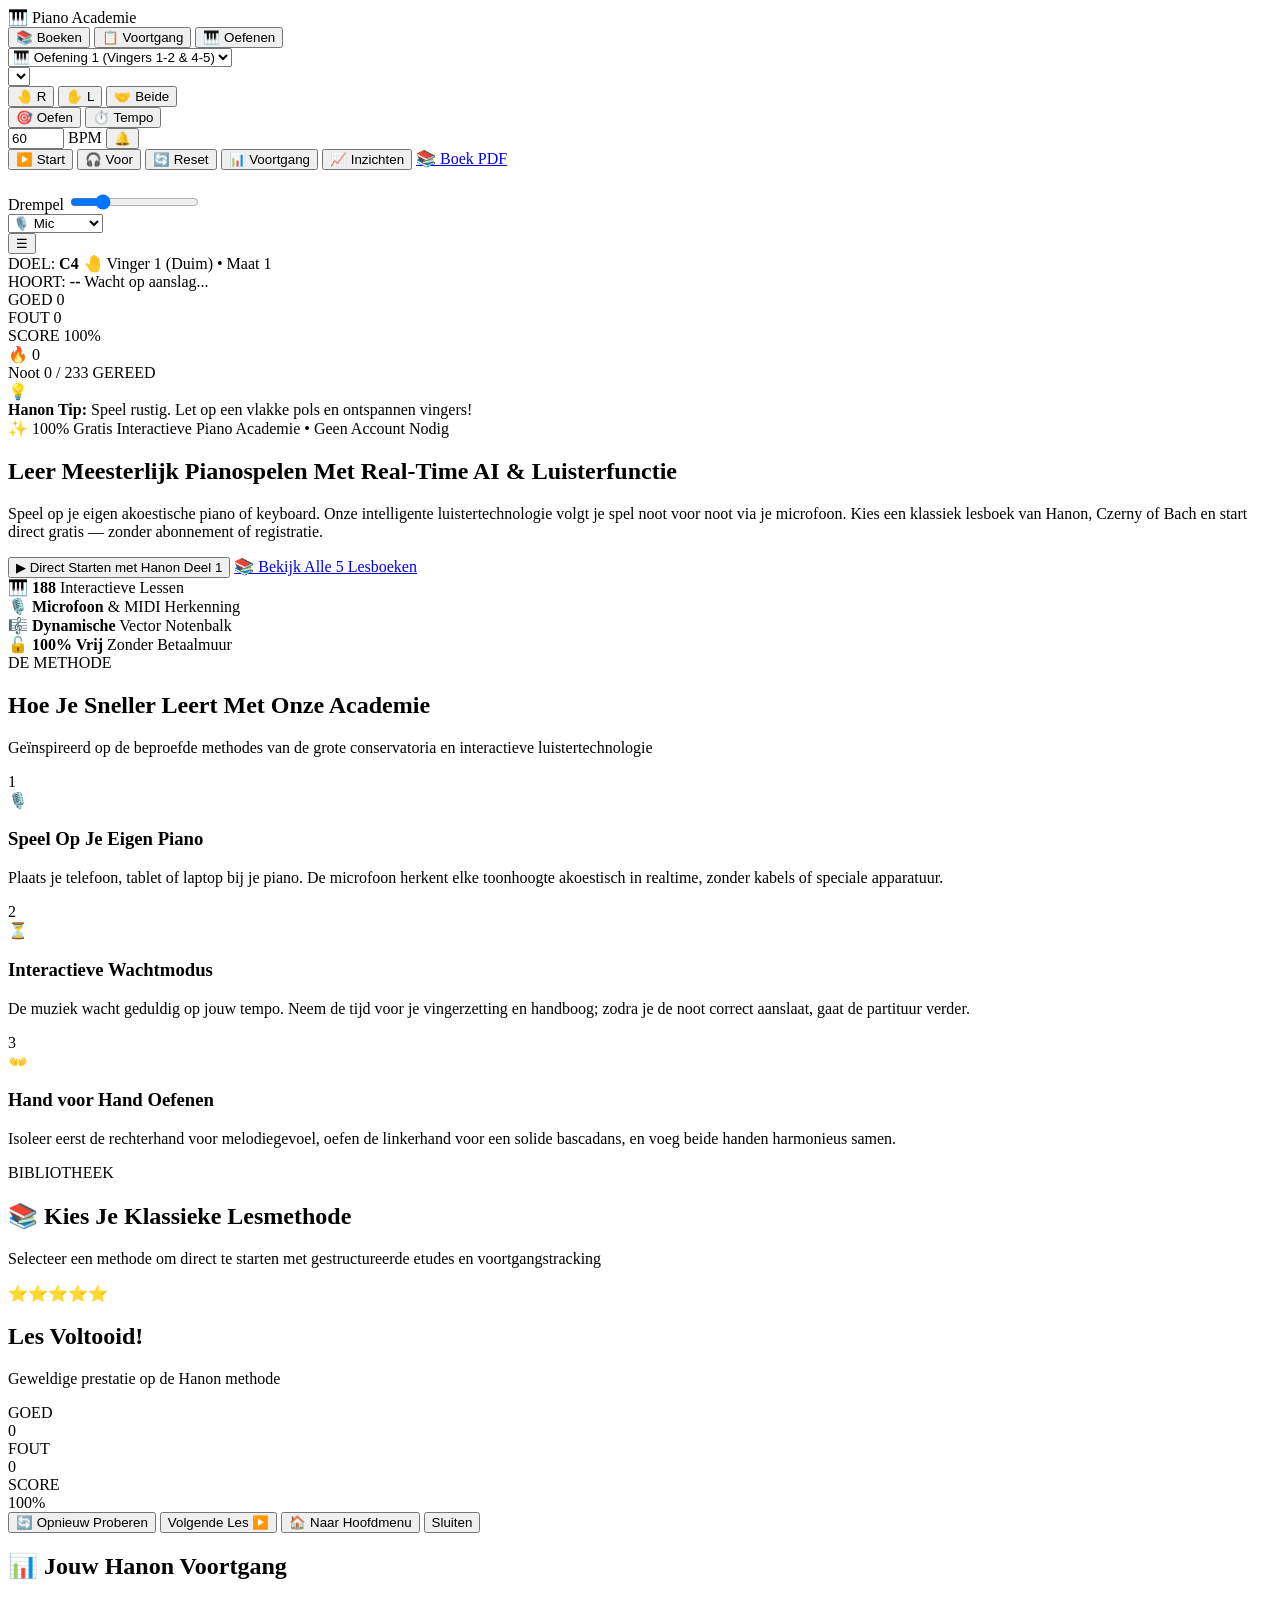
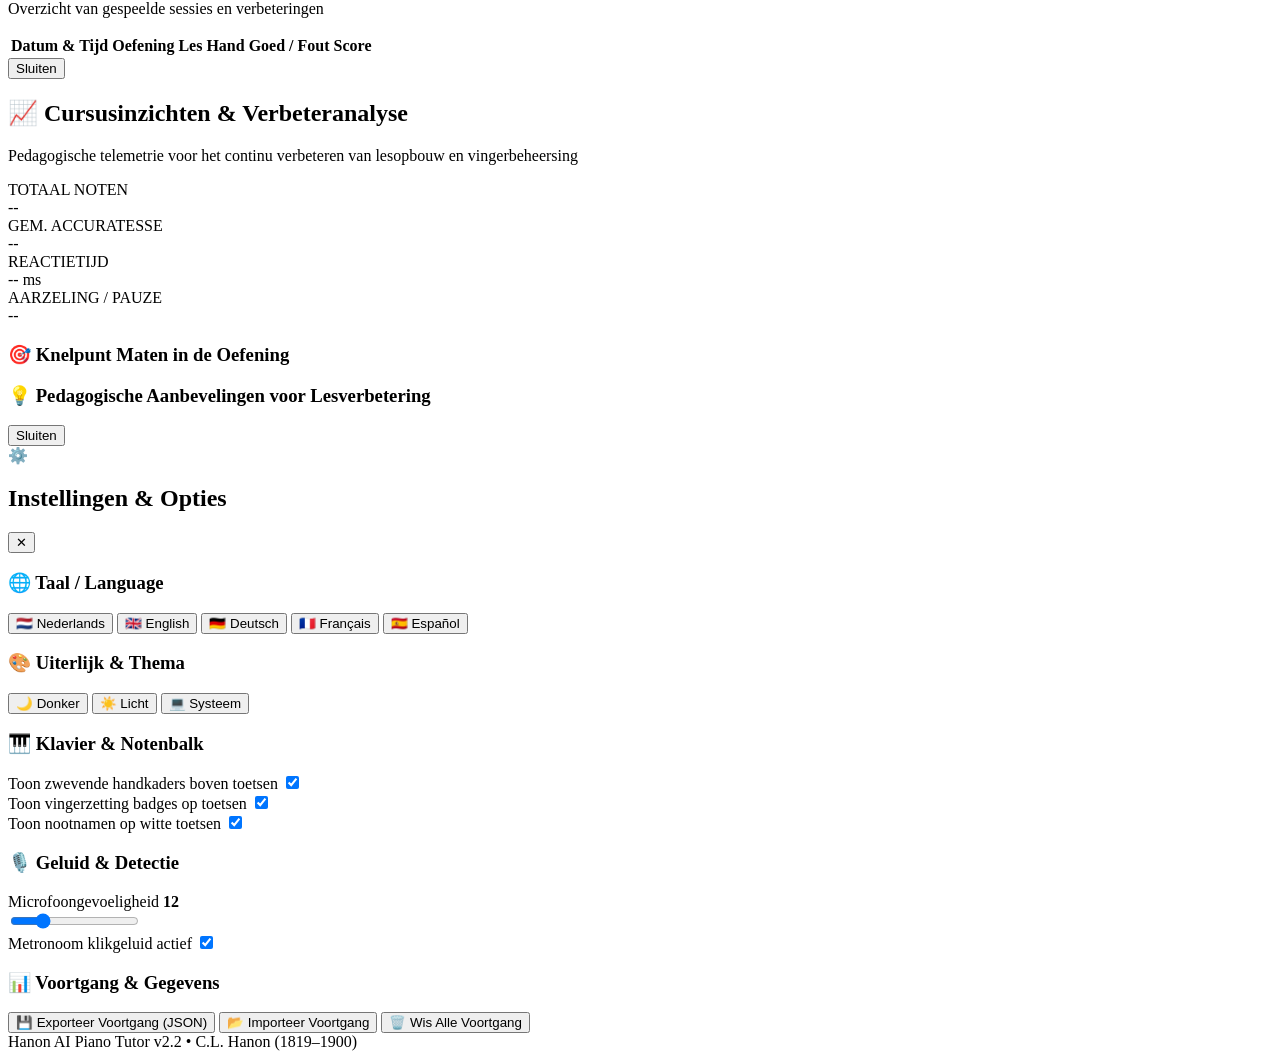
==== commit 50ca52dc: "feat: Flowkey-inspired classical UI, Netflix catalog cards, remove PDF downloads, and complete SEO s" ====
--- a/static/index.html
+++ b/static/index.html
@@ -3,7 +3,69 @@
 <head>
   <meta charset="UTF-8">
   <meta name="viewport" content="width=device-width, initial-scale=1.0">
-  <title>Hanon Piano Tutor - De Virtuoze Pianist</title>
+  <title>Piano Academie • Gratis Online Pianoles met AI | Hanon, Czerny &amp; Bach</title>
+  <meta name="description" content="Leer gratis piano spelen met real-time akoestische microfoonherkenning. Complete leergang van C.L. Hanon (60 oefeningen), Carl Czerny (Op. 599, 100 etudes) en J.S. Bach (First Lessons). Direct in je browser, zonder account of abonnement.">
+  <meta name="keywords" content="pianoles, gratis online pianoles, piano leren spelen, hanon de virtuoze pianist, czerny op 599, first lessons in bach, interactieve piano app, flowkey alternatief, bladmuziek meelezen, microfoon piano herkenning, midi piano tutor">
+  <meta name="author" content="Piano Academie">
+  <meta name="robots" content="index, follow, max-image-preview:large, max-snippet:-1, max-video-preview:-1">
+  <meta name="theme-color" content="#090d16">
+  <link rel="canonical" href="https://rocketsciencedata.github.io/piano/">
+
+  <!-- Open Graph / Facebook / WhatsApp -->
+  <meta property="og:type" content="website">
+  <meta property="og:url" content="https://rocketsciencedata.github.io/piano/">
+  <meta property="og:title" content="Piano Academie • Gratis Online Pianoles met AI">
+  <meta property="og:description" content="Speel piano op je eigen akoestische piano of keyboard met live microfoonherkenning. Oefen Hanon, Czerny en Bach gratis in je browser.">
+  <meta property="og:image" content="https://rocketsciencedata.github.io/piano/static/sheet.png">
+  <meta property="og:site_name" content="Piano Academie">
+  <meta property="og:locale" content="nl_NL">
+  <meta property="og:locale:alternate" content="en_US">
+  <meta property="og:locale:alternate" content="de_DE">
+  <meta property="og:locale:alternate" content="fr_FR">
+  <meta property="og:locale:alternate" content="es_ES">
+
+  <!-- Twitter Card -->
+  <meta name="twitter:card" content="summary_large_image">
+  <meta name="twitter:url" content="https://rocketsciencedata.github.io/piano/">
+  <meta name="twitter:title" content="Piano Academie • Gratis Online Pianoles met AI">
+  <meta name="twitter:description" content="Leer meesterlijk piano spelen met Hanon, Czerny en Bach via real-time akoestische herkenning. Direct in je browser.">
+  <meta name="twitter:image" content="https://rocketsciencedata.github.io/piano/static/sheet.png">
+
+  <!-- Structured Data: JSON-LD for WebApplication & Course -->
+  <script type="application/ld+json">
+  {
+    "@context": "https://schema.org",
+    "@graph": [
+      {
+        "@type": "WebApplication",
+        "@id": "https://rocketsciencedata.github.io/piano/#webapp",
+        "name": "Piano Academie - Hanon, Czerny & Bach Tutor",
+        "url": "https://rocketsciencedata.github.io/piano/",
+        "applicationCategory": "EducationalApplication",
+        "operatingSystem": "All",
+        "browserRequirements": "Requires Web Audio API and Web MIDI API support",
+        "offers": {
+          "@type": "Offer",
+          "price": "0",
+          "priceCurrency": "EUR"
+        },
+        "description": "Gratis interactieve piano academie met real-time audio- en microfoonherkenning voor akoestische piano en MIDI keyboards."
+      },
+      {
+        "@type": "Course",
+        "@id": "https://rocketsciencedata.github.io/piano/#course",
+        "name": "Klassieke Pianomethodes & Virtuositeit",
+        "description": "Complete interactieve leergang met 188 lessen verdeeld over C.L. Hanon (Deel 1-3), Carl Czerny (Op. 599) en J.S. Bach (First Lessons in Bach).",
+        "provider": {
+          "@type": "Organization",
+          "name": "Piano Academie",
+          "sameAs": "https://rocketsciencedata.github.io/piano/"
+        },
+        "isAccessibleForFree": true
+      }
+    ]
+  }
+  </script>
 
   <!-- Google tag (gtag.js) -->
   <script async src="https://www.googletagmanager.com/gtag/js?id=G-ERTNVSN444"></script>
@@ -197,75 +259,107 @@
     </div>
   </header>
 
-  <!-- TIER 1: Academy Home / Boeken Hub (Wervende Index Pagina) -->
+  <!-- TIER 1: Academy Home / Boeken Hub (Netflix & Flowkey Classical Experience) -->
   <div id="view-books-hub" class="books-hub-view" style="display: block;">
     <div class="hub-container">
       
-      <!-- Wervende Hero Sectie -->
-      <section class="hub-hero-card">
+      <!-- Flowkey & Netflix Cinematic Hero Section -->
+      <section class="hub-hero-card flowkey-hero">
         <div class="hub-hero-content">
           <div class="hub-hero-badge">
             <span class="hub-badge-sparkle">✨</span>
             <span data-i18n="hub_hero_badge">100% Gratis Interactieve Piano Academie • Geen Account Nodig</span>
           </div>
-          <h1 class="hub-hero-title" data-i18n="hub_hero_title">Leer Pianospelen Met Real-Time AI Feedback</h1>
+          <h1 class="hub-hero-title" data-i18n="hub_hero_title">
+            Leer Meesterlijk Pianospelen Met <span class="gradient-text">Real-Time AI &amp; Luisterfunctie</span>
+          </h1>
           <p class="hub-hero-subtitle" data-i18n="hub_hero_subtitle">
-            Speel op je eigen akoestische piano of digitale keyboard. Onze slimme microfoondetectie luistert direct mee en geeft live feedback op elke toets, vinger en timing. Kies een lesboek en begin meteen gratis met oefenen.
+            Speel op je eigen akoestische piano of keyboard. Onze intelligente luistertechnologie volgt je spel noot voor noot via je microfoon. Kies een klassiek lesboek van Hanon, Czerny of Bach en start direct gratis — zonder abonnement of registratie.
           </p>
+
           <div class="hub-hero-actions">
-            <button type="button" id="hub-btn-start-primary" class="btn btn-primary btn-lg">
-              <span data-i18n="hub_btn_start_hanon1">▶️ Start met Hanon Boek 1</span>
+            <button type="button" id="hub-btn-start-primary" class="btn btn-primary btn-xl hub-play-btn">
+              <span class="play-icon-triangle">▶</span>
+              <span data-i18n="hub_btn_start_hanon1">Direct Starten met Hanon Deel 1</span>
             </button>
-            <a href="#books-catalog-section" class="btn btn-outline btn-lg" id="hub-btn-scroll-books">
-              <span data-i18n="hub_btn_explore_books">📚 Bekijk Alle Boeken</span>
+            <a href="#books-catalog-section" class="btn btn-outline btn-lg hub-browse-btn" id="hub-btn-scroll-books">
+              <span data-i18n="hub_btn_explore_books">📚 Bekijk Alle 5 Lesboeken</span>
             </a>
           </div>
+
+          <!-- Flowkey Classical Trust Highlights Strip -->
+          <div class="hub-trust-strip">
+            <div class="trust-item">
+              <span class="trust-icon">🎹</span>
+              <span class="trust-text"><strong>188</strong> Interactieve Lessen</span>
+            </div>
+            <div class="trust-item">
+              <span class="trust-icon">🎙️</span>
+              <span class="trust-text"><strong>Microfoon</strong> &amp; MIDI Herkenning</span>
+            </div>
+            <div class="trust-item">
+              <span class="trust-icon">🎼</span>
+              <span class="trust-text"><strong>Dynamische</strong> Vector Notenbalk</span>
+            </div>
+            <div class="trust-item">
+              <span class="trust-icon">🔓</span>
+              <span class="trust-text"><strong>100% Vrij</strong> Zonder Betaalmuur</span>
+            </div>
+          </div>
         </div>
       </section>
 
-      <!-- 4 Visuele Feature Pilaren / Voordelen -->
-      <section class="hub-features-grid">
-        <div class="hub-feature-card">
-          <div class="hub-feature-icon-wrap">🎙️</div>
-          <div class="hub-feature-text">
-            <h3 class="hub-feature-title" data-i18n="hub_feature_mic_title">Microfoondetectie</h3>
-            <p class="hub-feature-desc" data-i18n="hub_feature_mic_desc">Geen speciale kabels nodig. Werkt via je browser met elke piano of keyboard.</p>
-          </div>
-        </div>
-        <div class="hub-feature-card">
-          <div class="hub-feature-icon-wrap">🎼</div>
-          <div class="hub-feature-text">
-            <h3 class="hub-feature-title" data-i18n="hub_feature_sheet_title">Vector Partituren</h3>
-            <p class="hub-feature-desc" data-i18n="hub_feature_sheet_desc">Haarscherpe, dynamische partituur die synchroon met jouw spel meeloopt.</p>
-          </div>
-        </div>
-        <div class="hub-feature-card">
-          <div class="hub-feature-icon-wrap">🎹</div>
-          <div class="hub-feature-text">
-            <h3 class="hub-feature-title" data-i18n="hub_feature_piano_title">88-Toetsen Klavier</h3>
-            <p class="hub-feature-desc" data-i18n="hub_feature_piano_desc">Toont live handposities en de exacte vingerzetting (vinger 1 t/m 5) per hand.</p>
-          </div>
-        </div>
-        <div class="hub-feature-card">
-          <div class="hub-feature-icon-wrap">🏆</div>
-          <div class="hub-feature-text">
-            <h3 class="hub-feature-title" data-i18n="hub_feature_free_title">Vrij &amp; Toegankelijk</h3>
-            <p class="hub-feature-desc" data-i18n="hub_feature_free_desc">100% gratis leergang: geen abonnement, geen betaalmuur, voor iedereen.</p>
+      <!-- Flowkey 3-Stappen Leermethode (The Flowkey Experience) -->
+      <section class="flowkey-method-section">
+        <div class="hub-section-header text-center">
+          <span class="hub-eyebrow">DE METHODE</span>
+          <h2 class="flowkey-method-title">Hoe Je Sneller Leert Met Onze Academie</h2>
+          <p class="flowkey-method-sub">Geïnspireerd op de beproefde methodes van de grote conservatoria en interactieve luistertechnologie</p>
+        </div>
+
+        <div class="flowkey-steps-grid">
+          <div class="flowkey-step-card">
+            <div class="step-badge">1</div>
+            <div class="step-icon-wrap">🎙️</div>
+            <h3 class="step-title">Speel Op Je Eigen Piano</h3>
+            <p class="step-desc">
+              Plaats je telefoon, tablet of laptop bij je piano. De microfoon herkent elke toonhoogte akoestisch in realtime, zonder kabels of speciale apparatuur.
+            </p>
+          </div>
+
+          <div class="flowkey-step-card">
+            <div class="step-badge">2</div>
+            <div class="step-icon-wrap">⏳</div>
+            <h3 class="step-title">Interactieve Wachtmodus</h3>
+            <p class="step-desc">
+              De muziek wacht geduldig op jouw tempo. Neem de tijd voor je vingerzetting en handboog; zodra je de noot correct aanslaat, gaat de partituur verder.
+            </p>
+          </div>
+
+          <div class="flowkey-step-card">
+            <div class="step-badge">3</div>
+            <div class="step-icon-wrap">👐</div>
+            <h3 class="step-title">Hand voor Hand Oefenen</h3>
+            <p class="step-desc">
+              Isoleer eerst de rechterhand voor melodiegevoel, oefen de linkerhand voor een solide bascadans, en voeg beide handen harmonieus samen.
+            </p>
           </div>
         </div>
       </section>
 
-      <!-- Boeken Bibliotheek Sectie -->
+      <!-- Netflix Style Categorieën & Boeken Rails -->
       <section class="hub-books-section" id="books-catalog-section">
         <div class="hub-section-header">
           <div>
-            <h2 class="hub-section-title" data-i18n="hub_section_title">📚 Klassieke Lesmethodes &amp; Boeken</h2>
-            <p class="hub-section-sub" data-i18n="hub_section_desc">Kies een methode om de gestructureerde lessen, partituren en voortgang te openen</p>
-          </div>
-        </div>
-
-        <div class="books-grid" id="books-catalog-grid">
-          <!-- Dynamically populated from BOOKS_CATALOG with live progress -->
+            <span class="hub-eyebrow">BIBLIOTHEEK</span>
+            <h2 class="hub-section-title" data-i18n="hub_section_title">📚 Kies Je Klassieke Lesmethode</h2>
+            <p class="hub-section-sub" data-i18n="hub_section_desc">Selecteer een methode om direct te starten met gestructureerde etudes en voortgangstracking</p>
+          </div>
+        </div>
+
+        <!-- Netflix-Style Curated Grid -->
+        <div class="netflix-books-grid books-grid" id="books-catalog-grid">
+          <!-- Dynamically populated from BOOKS_CATALOG with Netflix poster cards -->
         </div>
       </section>
 
@@ -304,9 +398,6 @@
             <button id="menu-btn-restart-ex1" class="btn btn-outline" title="Start vanaf de eerste les van dit boek">
               <span data-i18n="btn_start_les1">🔄 Start bij Eerste Les</span>
             </button>
-            <a id="menu-book-pdf-link" href="./IMSLP91547-PMLP03129-Hanon_Final.pdf" target="_blank" class="btn btn-outline">
-              <span data-i18n="btn_view_pdf">📄 Bekijk Boek PDF</span>
-            </a>
           </div>
         </div>
 
@@ -363,7 +454,7 @@
 
       <!-- Exercise Cards Grid -->
       <div class="menu-exercises-grid" id="menu-exercises-grid">
-        <!-- Dynamically rendered 60 exercise cards with 6 lessons each (360 structured lessons) -->
+        <!-- Dynamically rendered exercise cards with structured lessons -->
       </div>
     </div>
   </div>
@@ -375,15 +466,12 @@
       <div class="sheet-header">
         <div class="sheet-header-left">
           <span id="sheet-title">🎼 C. L. Hanon - The Virtuoso Pianist • Oefening N°1 in C</span>
-          <a id="sheet-pdf-link" href="./Exercise%20N%C2%B01%20in%20C.pdf" target="_blank" class="badge badge-cyan" title="Open PDF van deze oefening" data-i18n="sheet_pdf_btn">
-            📄 Oefening PDF
-          </a>
           <div class="sheet-view-toggle btn-group-micro" id="sheet-view-toggle">
             <button type="button" class="active" id="btn-view-vector" data-view="vector" title="Dynamische vector notenbalk (haarscherp, interactief)" data-i18n="sheet_vector_toggle">
               🎼 Dynamische Notenbalk (Vector)
             </button>
-            <button type="button" id="btn-view-pdf" data-view="pdf" title="Originele PDF scan" data-i18n="sheet_pdf_toggle">
-              📄 PDF Scan
+            <button type="button" id="btn-view-pdf" data-view="pdf" title="Originele partituur scan" data-i18n="sheet_pdf_toggle">
+              📄 Partituur Scan
             </button>
           </div>
         </div>
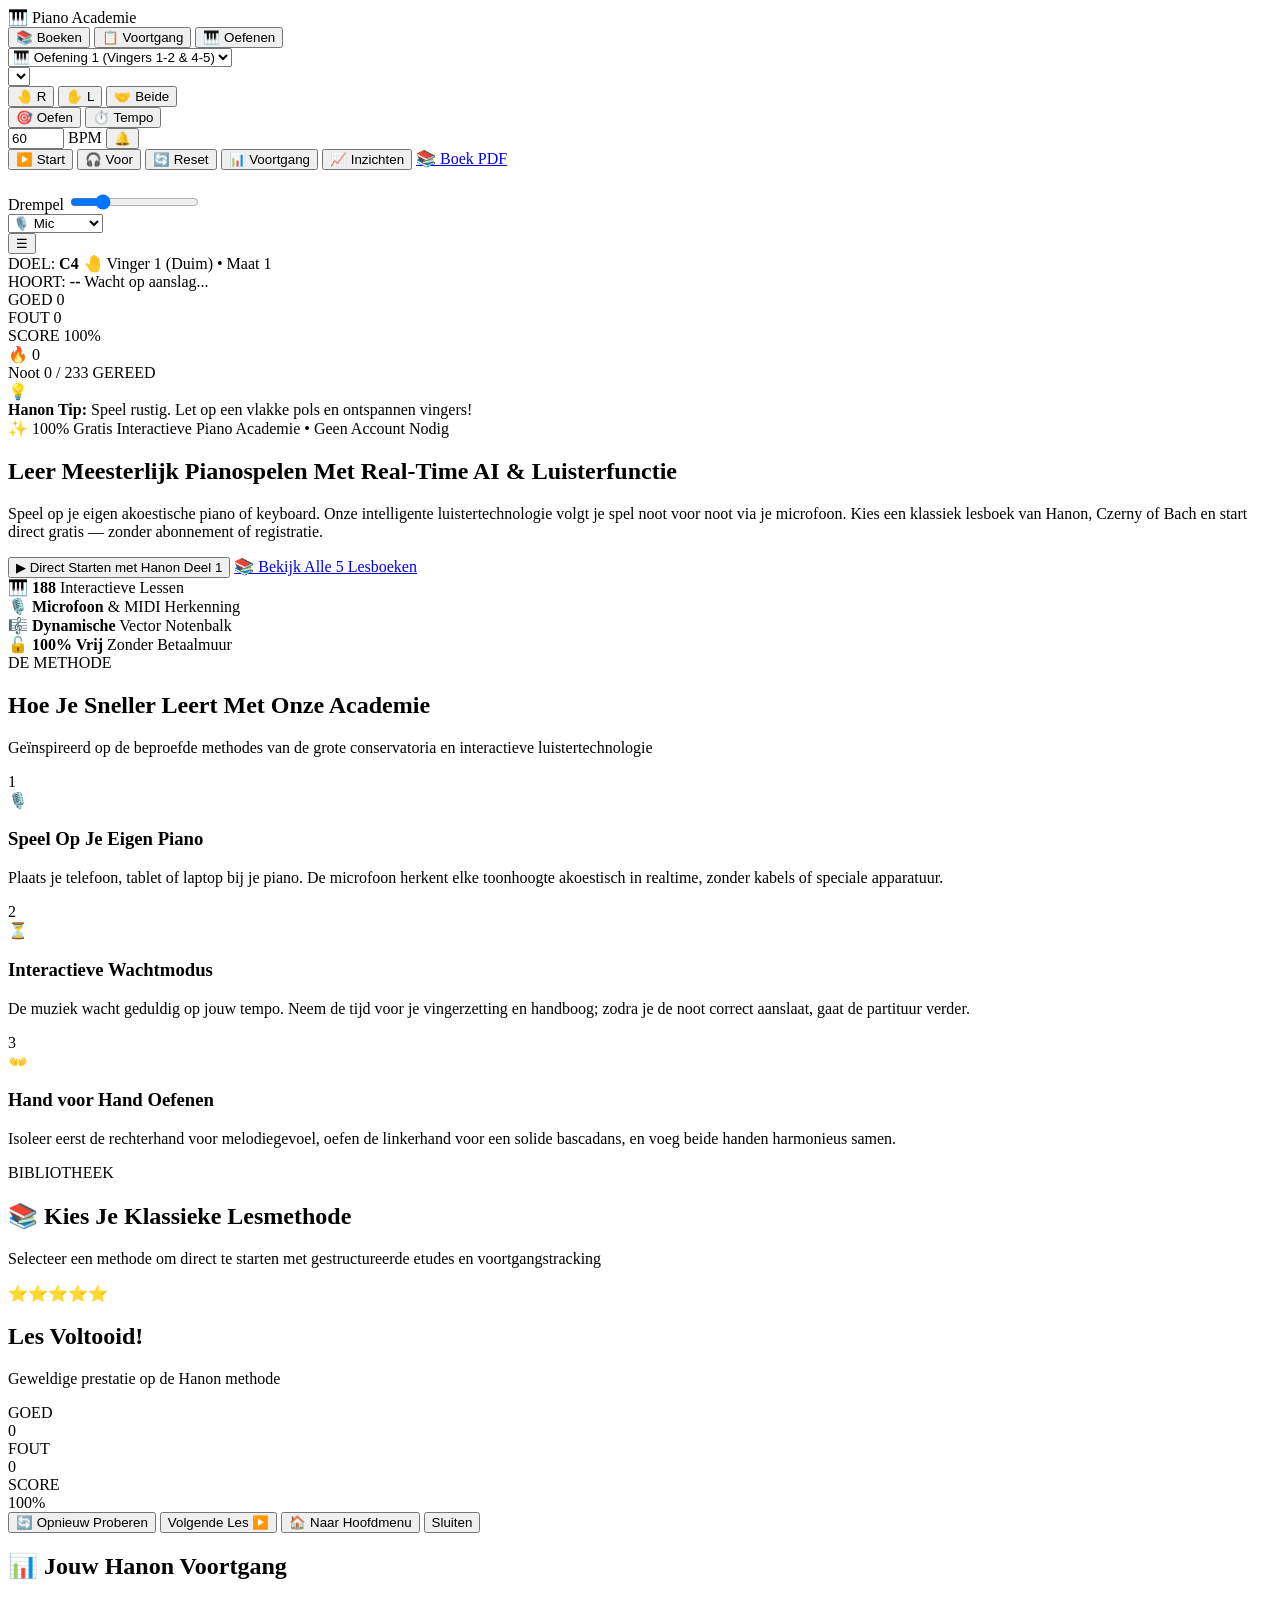
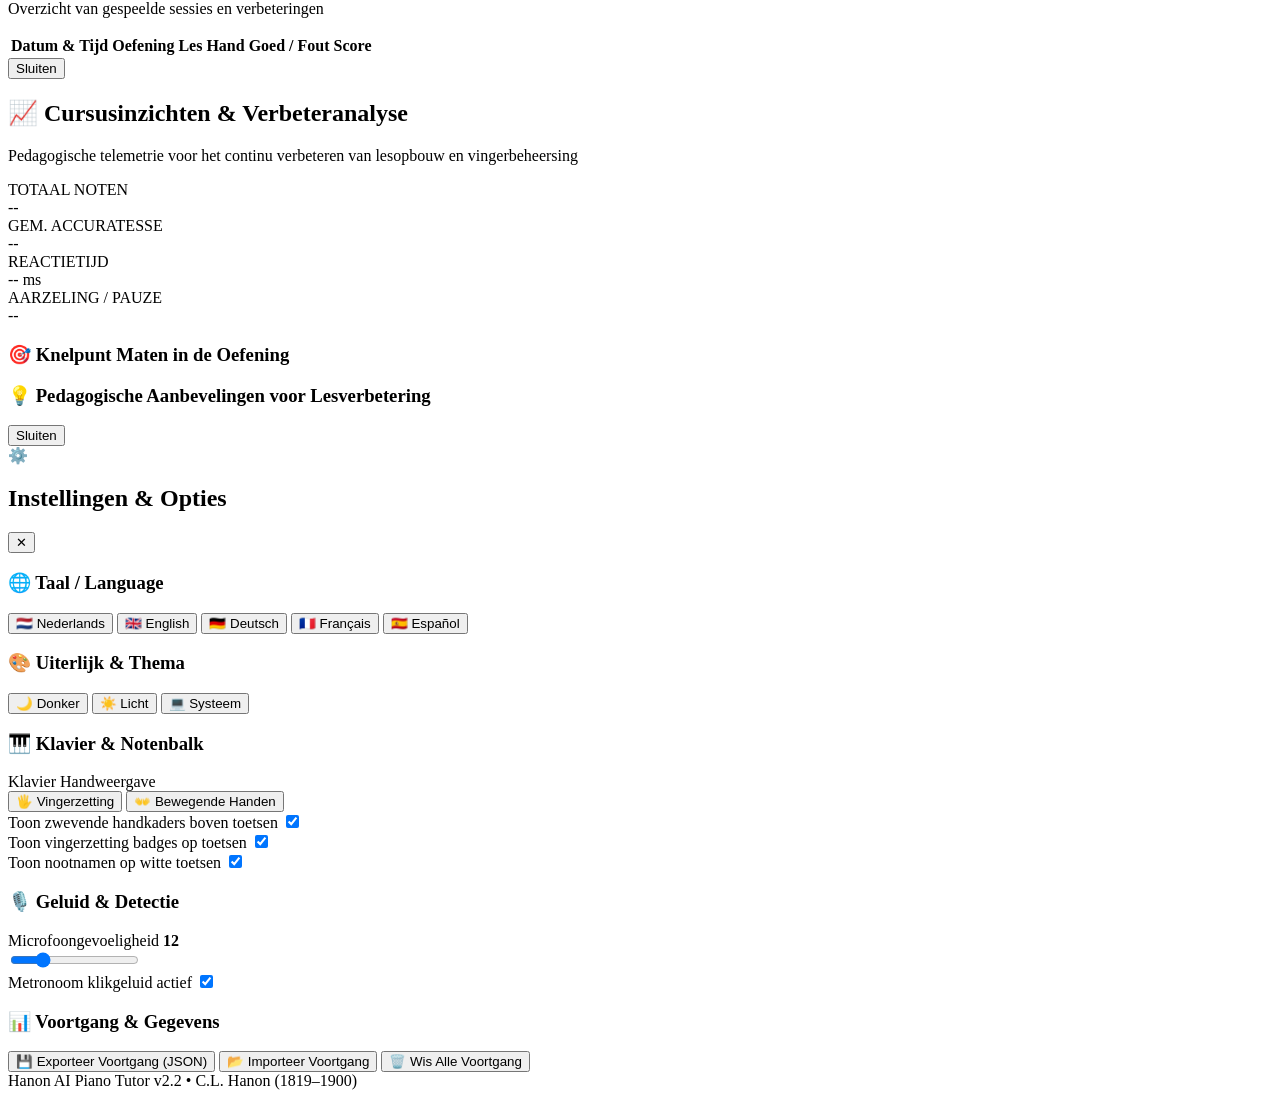
==== commit 3dd3de82: "feat: Flowkey-style moving hands on piano keyboard with toggle switch and fingering badge modes" ====
--- a/static/index.html
+++ b/static/index.html
@@ -499,6 +499,19 @@
           <span class="keyboard-title">🎹 Volledig 88-Toetsen Klavier (A0 - C8)</span>
           <span class="keyboard-subinfo">• Centrale C = C4</span>
         </div>
+
+        <!-- Flowkey Keyboard Hand View Switcher -->
+        <div class="keyboard-view-switch" id="keyboard-view-switch" role="group" aria-label="Klavier Handweergave Modus">
+          <button type="button" class="btn-key-view" id="btn-view-fingering" data-mode="badges" title="Toon vingerzetting badges op de toetsen (Sneltoets: H)">
+            <span class="btn-icon">🖐</span>
+            <span class="btn-label" data-i18n="view_mode_fingering">Vingerzetting</span>
+          </button>
+          <button type="button" class="btn-key-view active" id="btn-view-hands" data-mode="hands" title="Toon bewegende Flowkey handen op het klavier (Sneltoets: H)">
+            <span class="btn-icon">👐</span>
+            <span class="btn-label" data-i18n="view_mode_hands">Bewegende Handen</span>
+          </button>
+        </div>
+
         <span id="keyboard-legend" class="keyboard-legend">
           <span class="legend-pill pill-lh">✋ Linkerhand (Cyaan)</span>
           <span class="legend-pill pill-rh">🤚 Rechterhand (Amber)</span>
@@ -723,6 +736,13 @@
       <!-- Section: Keyboard & Sheet Options -->
       <div class="drawer-section">
         <h3 class="section-label" data-i18n="section_keyboard">🎹 Klavier &amp; Notenbalk</h3>
+        <div class="drawer-segmented-row">
+          <label class="drawer-row-label" data-i18n="opt_keyboard_hand_mode">Klavier Handweergave</label>
+          <div class="drawer-segmented-group" id="drawer-hand-mode-group">
+            <button type="button" class="drawer-seg-btn" data-mode="badges" id="drawer-btn-mode-badges" data-i18n="view_mode_fingering">🖐 Vingerzetting</button>
+            <button type="button" class="drawer-seg-btn active" data-mode="hands" id="drawer-btn-mode-hands" data-i18n="view_mode_hands">👐 Bewegende Handen</button>
+          </div>
+        </div>
         <div class="drawer-toggle-row">
           <label for="toggle-opt-brackets" data-i18n="opt_brackets">Toon zwevende handkaders boven toetsen</label>
           <input type="checkbox" id="toggle-opt-brackets" class="switch-input" checked>
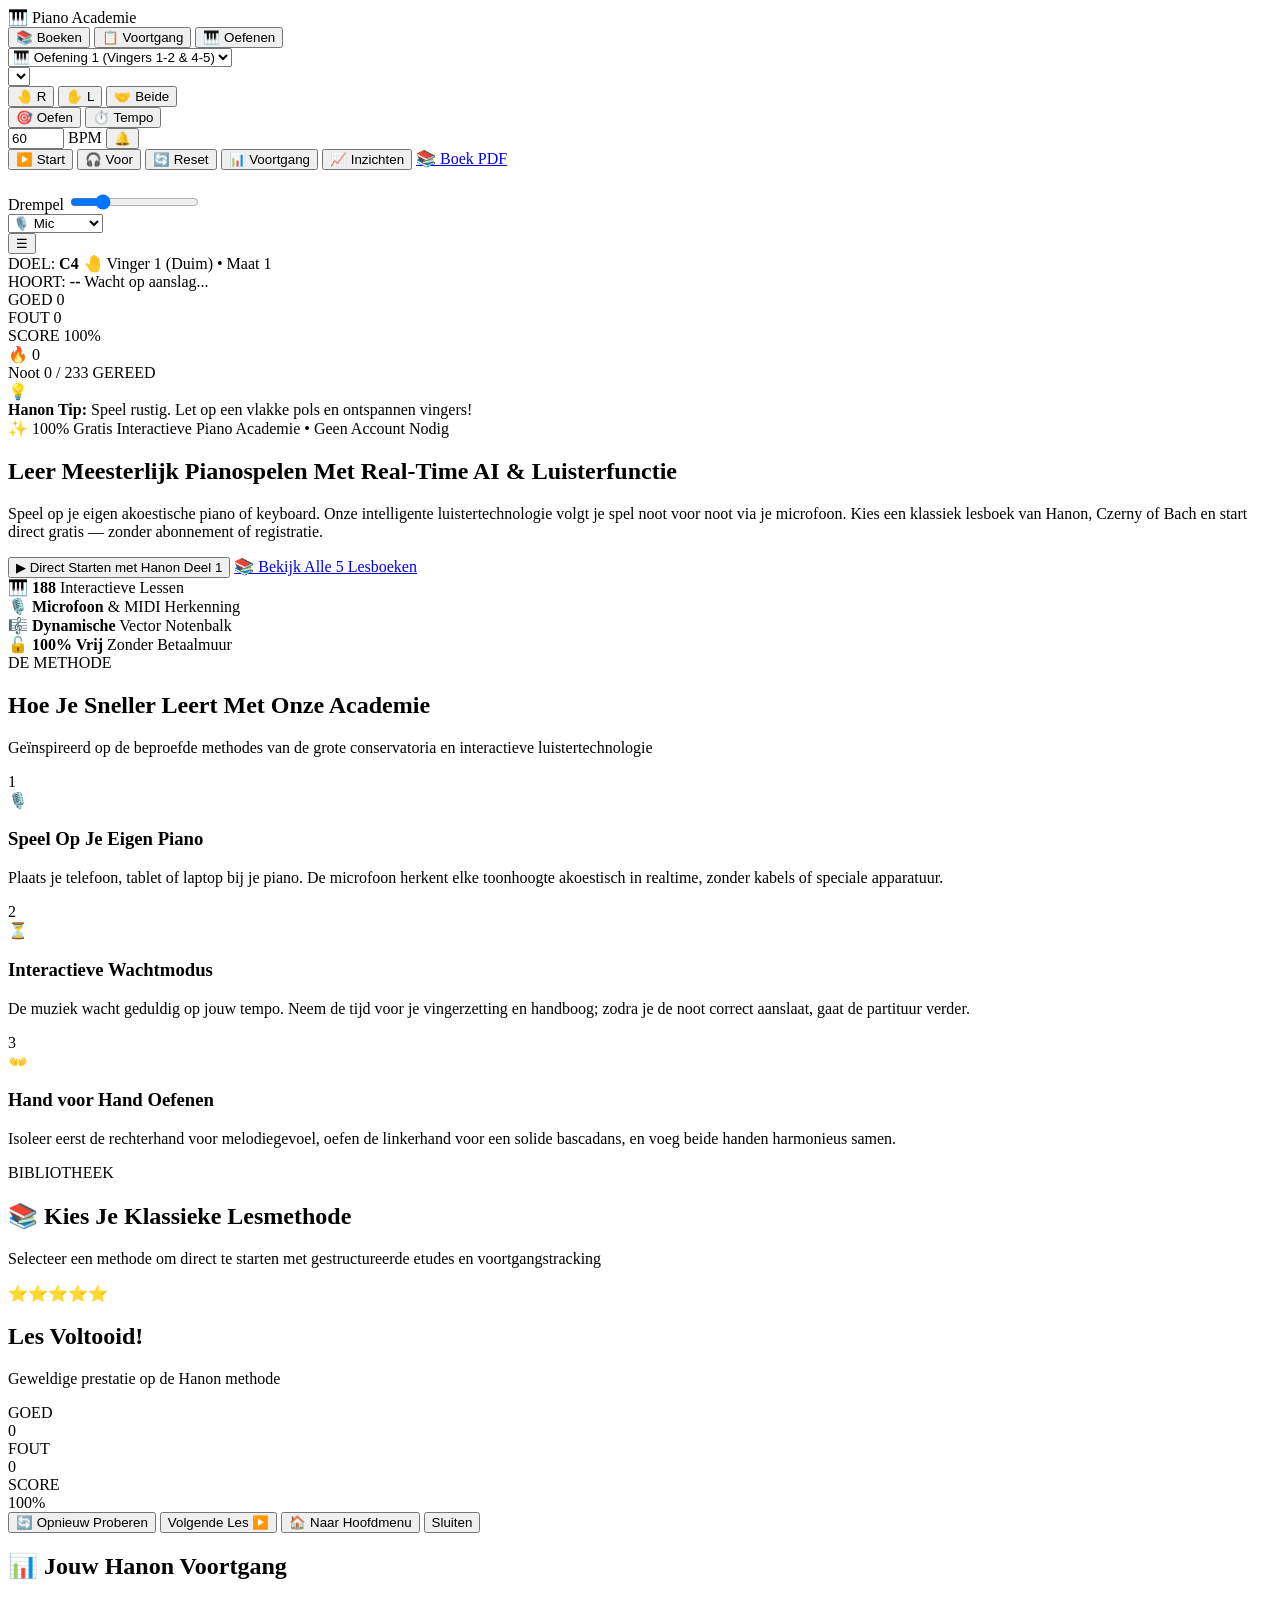
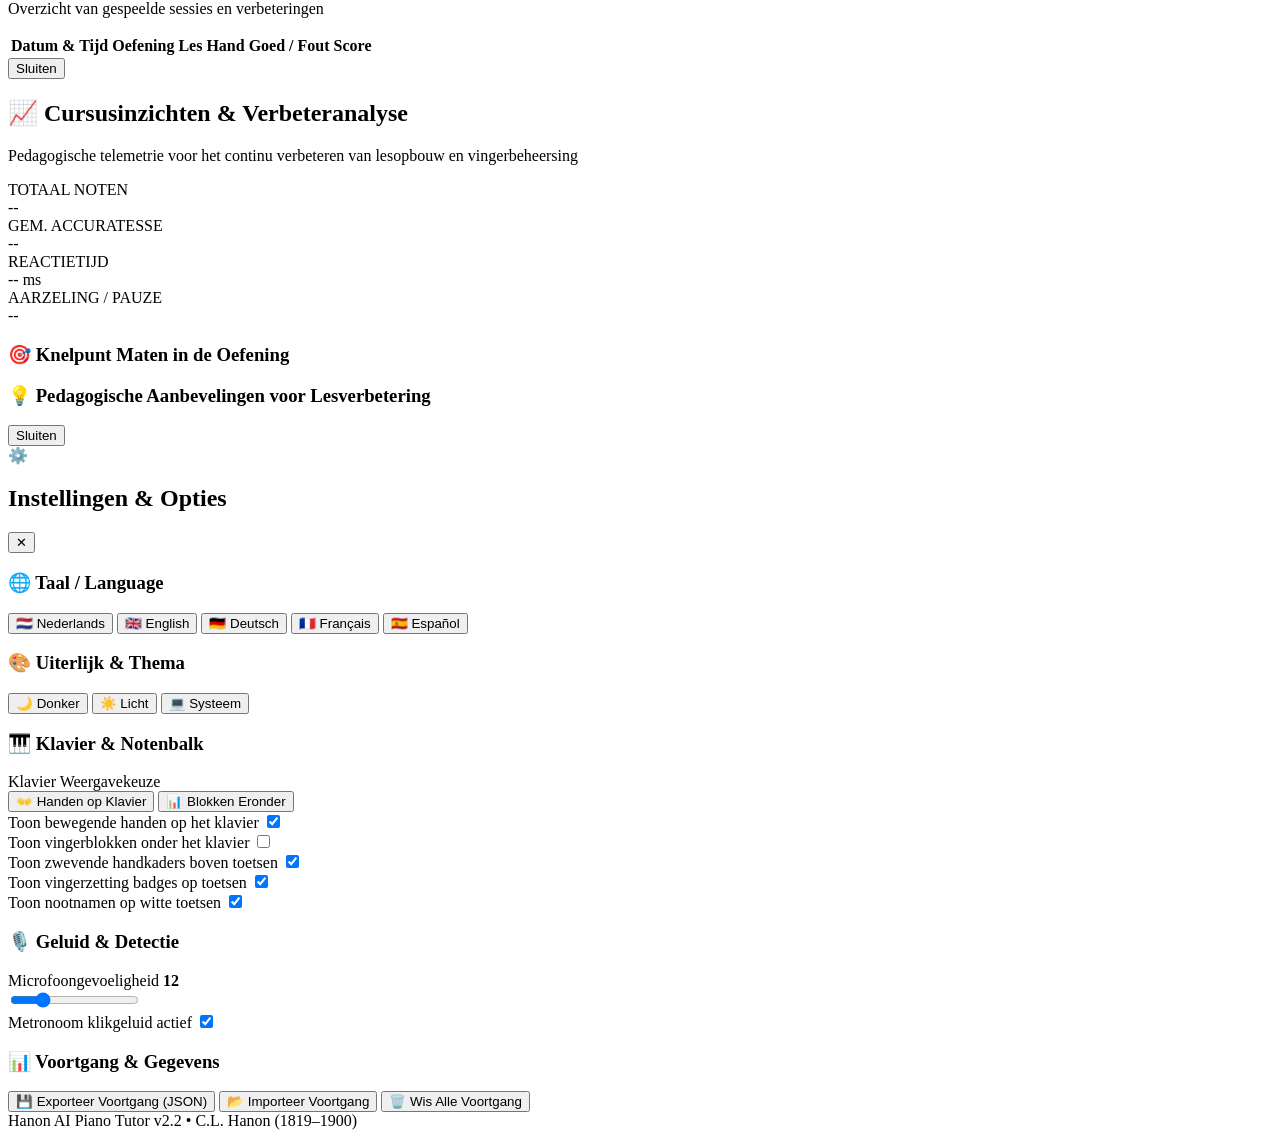
==== commit 23f5bbd6: "feat: animate hands during demo playback (speel voor) and add toggle between moving hands on keyboar" ====
--- a/static/index.html
+++ b/static/index.html
@@ -500,15 +500,15 @@
           <span class="keyboard-subinfo">• Centrale C = C4</span>
         </div>
 
-        <!-- Flowkey Keyboard Hand View Switcher -->
-        <div class="keyboard-view-switch" id="keyboard-view-switch" role="group" aria-label="Klavier Handweergave Modus">
-          <button type="button" class="btn-key-view" id="btn-view-fingering" data-mode="badges" title="Toon vingerzetting badges op de toetsen (Sneltoets: H)">
-            <span class="btn-icon">🖐</span>
-            <span class="btn-label" data-i18n="view_mode_fingering">Vingerzetting</span>
+        <!-- Flowkey Keyboard Hand View Switcher: Handen op Klavier vs Blokken Eronder -->
+        <div class="keyboard-view-switch" id="keyboard-view-switch" role="group" aria-label="Klavier Weergave Modus" title="Kies tussen bewegende handen op het klavier of vingerblokken eronder (Sneltoets: H)">
+          <button type="button" class="btn-key-view active" id="btn-view-hands" data-mode="hands" title="Toon bewegende handen op het klavier (Sneltoets: H)">
+            <span class="btn-icon">👐</span>
+            <span class="btn-label" data-i18n="view_mode_hands">Handen op Klavier</span>
           </button>
-          <button type="button" class="btn-key-view active" id="btn-view-hands" data-mode="hands" title="Toon bewegende Flowkey handen op het klavier (Sneltoets: H)">
-            <span class="btn-icon">👐</span>
-            <span class="btn-label" data-i18n="view_mode_hands">Bewegende Handen</span>
+          <button type="button" class="btn-key-view" id="btn-view-blocks" data-mode="blocks" title="Toon vingergids blokken onder het klavier (Sneltoets: H)">
+            <span class="btn-icon">📊</span>
+            <span class="btn-label" data-i18n="view_mode_blocks">Blokken Eronder</span>
           </button>
         </div>
 
@@ -737,11 +737,19 @@
       <div class="drawer-section">
         <h3 class="section-label" data-i18n="section_keyboard">🎹 Klavier &amp; Notenbalk</h3>
         <div class="drawer-segmented-row">
-          <label class="drawer-row-label" data-i18n="opt_keyboard_hand_mode">Klavier Handweergave</label>
+          <label class="drawer-row-label" data-i18n="opt_keyboard_hand_mode">Klavier Weergavekeuze</label>
           <div class="drawer-segmented-group" id="drawer-hand-mode-group">
-            <button type="button" class="drawer-seg-btn" data-mode="badges" id="drawer-btn-mode-badges" data-i18n="view_mode_fingering">🖐 Vingerzetting</button>
-            <button type="button" class="drawer-seg-btn active" data-mode="hands" id="drawer-btn-mode-hands" data-i18n="view_mode_hands">👐 Bewegende Handen</button>
-          </div>
+            <button type="button" class="drawer-seg-btn active" data-mode="hands" id="drawer-btn-mode-hands" data-i18n="view_mode_hands">👐 Handen op Klavier</button>
+            <button type="button" class="drawer-seg-btn" data-mode="blocks" id="drawer-btn-mode-blocks" data-i18n="view_mode_blocks">📊 Blokken Eronder</button>
+          </div>
+        </div>
+        <div class="drawer-toggle-row">
+          <label for="toggle-opt-hands" data-i18n="opt_show_hands">Toon bewegende handen op het klavier</label>
+          <input type="checkbox" id="toggle-opt-hands" class="switch-input" checked>
+        </div>
+        <div class="drawer-toggle-row">
+          <label for="toggle-opt-blocks" data-i18n="opt_show_blocks">Toon vingerblokken onder het klavier</label>
+          <input type="checkbox" id="toggle-opt-blocks" class="switch-input">
         </div>
         <div class="drawer-toggle-row">
           <label for="toggle-opt-brackets" data-i18n="opt_brackets">Toon zwevende handkaders boven toetsen</label>
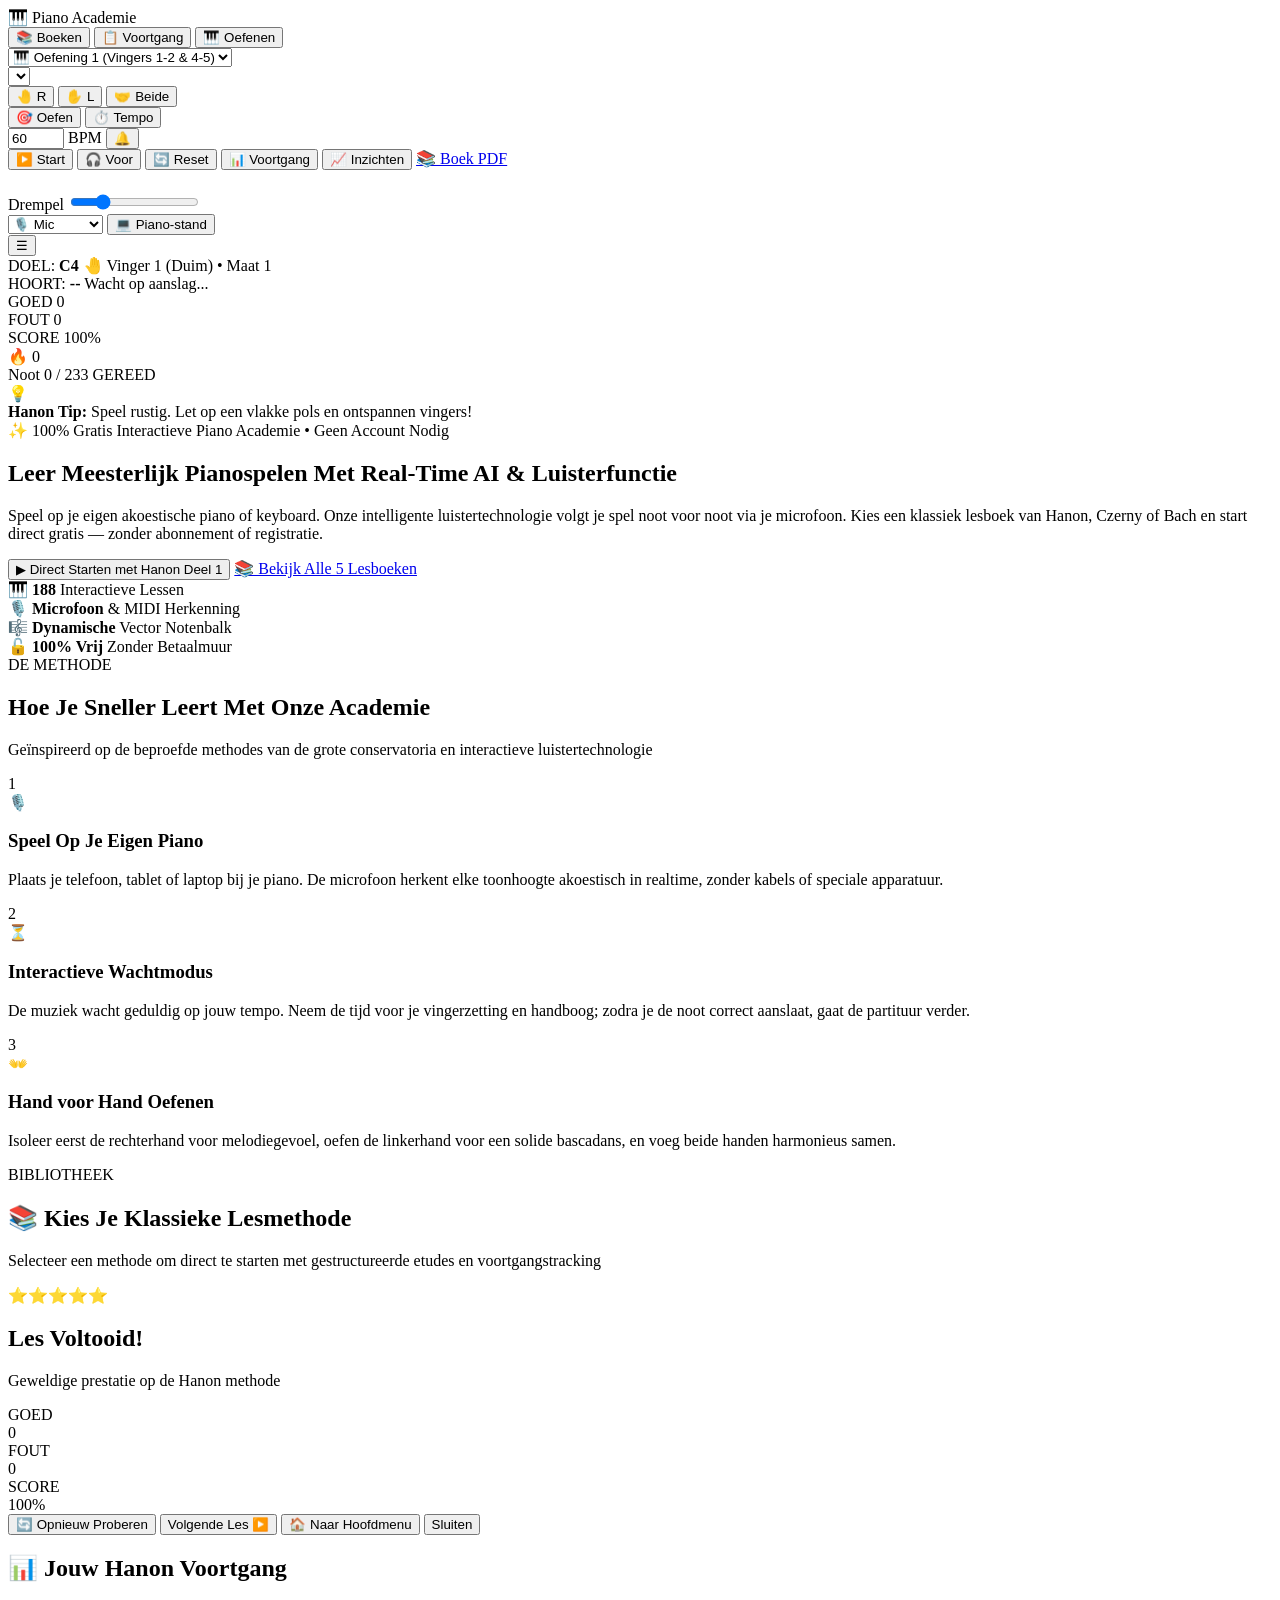
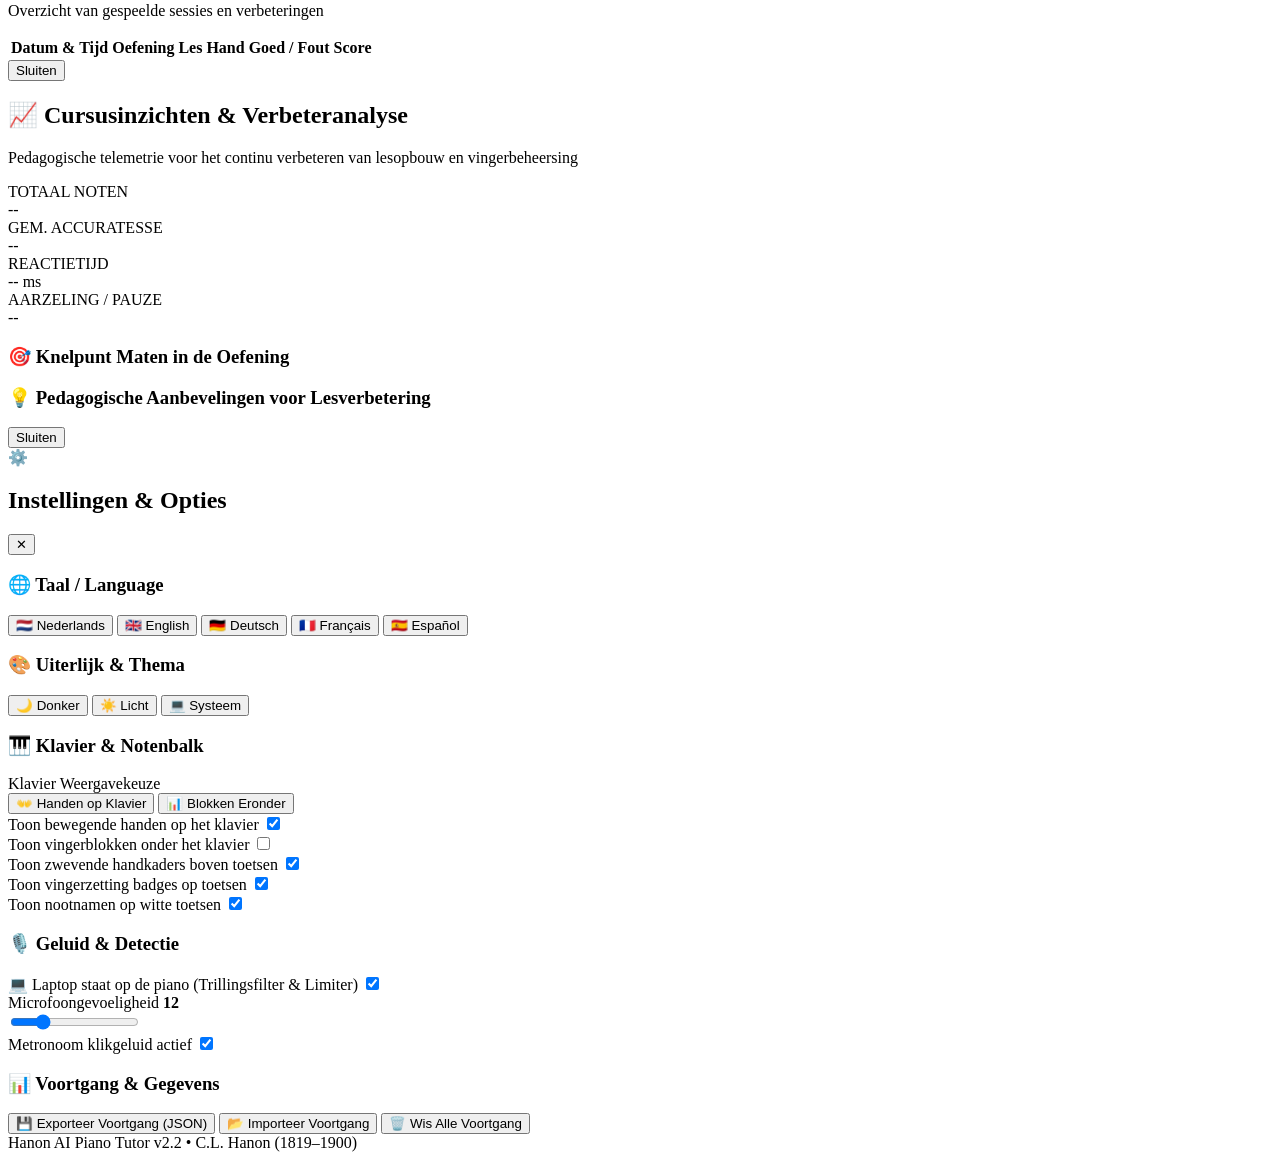
==== commit 889cae85: "feat(audio): add on-piano acoustic protection with chassis vibration filter, limiter, onset detectio" ====
--- a/static/index.html
+++ b/static/index.html
@@ -189,6 +189,9 @@
           <option value="web-midi">🎹 MIDI</option>
           <option value="virtual">💻 Scherm</option>
         </select>
+        <button id="btn-toggle-laptop-piano" class="badge-laptop-piano active" type="button" data-i18n-title="badge_laptop_piano_tip" title="Laptop op piano: mechanische trillingsfilter &amp; limiter actief">
+          <span data-i18n="badge_laptop_piano">💻 Piano-stand</span>
+        </button>
       </div>
 
       <!-- Hamburger Settings Menu Button (Always visible) -->
@@ -768,6 +771,10 @@
       <!-- Section: Audio & Detection -->
       <div class="drawer-section">
         <h3 class="section-label" data-i18n="section_audio">🎙️ Geluid &amp; Detectie</h3>
+        <div class="drawer-toggle-row">
+          <label for="toggle-opt-laptop-piano" data-i18n="opt_laptop_piano">💻 Laptop staat op de piano (Trillingsfilter &amp; Limiter)</label>
+          <input type="checkbox" id="toggle-opt-laptop-piano" class="switch-input" checked>
+        </div>
         <div class="drawer-slider-row">
           <div class="slider-label-group">
             <span data-i18n="opt_sensitivity">Microfoongevoeligheid</span>
